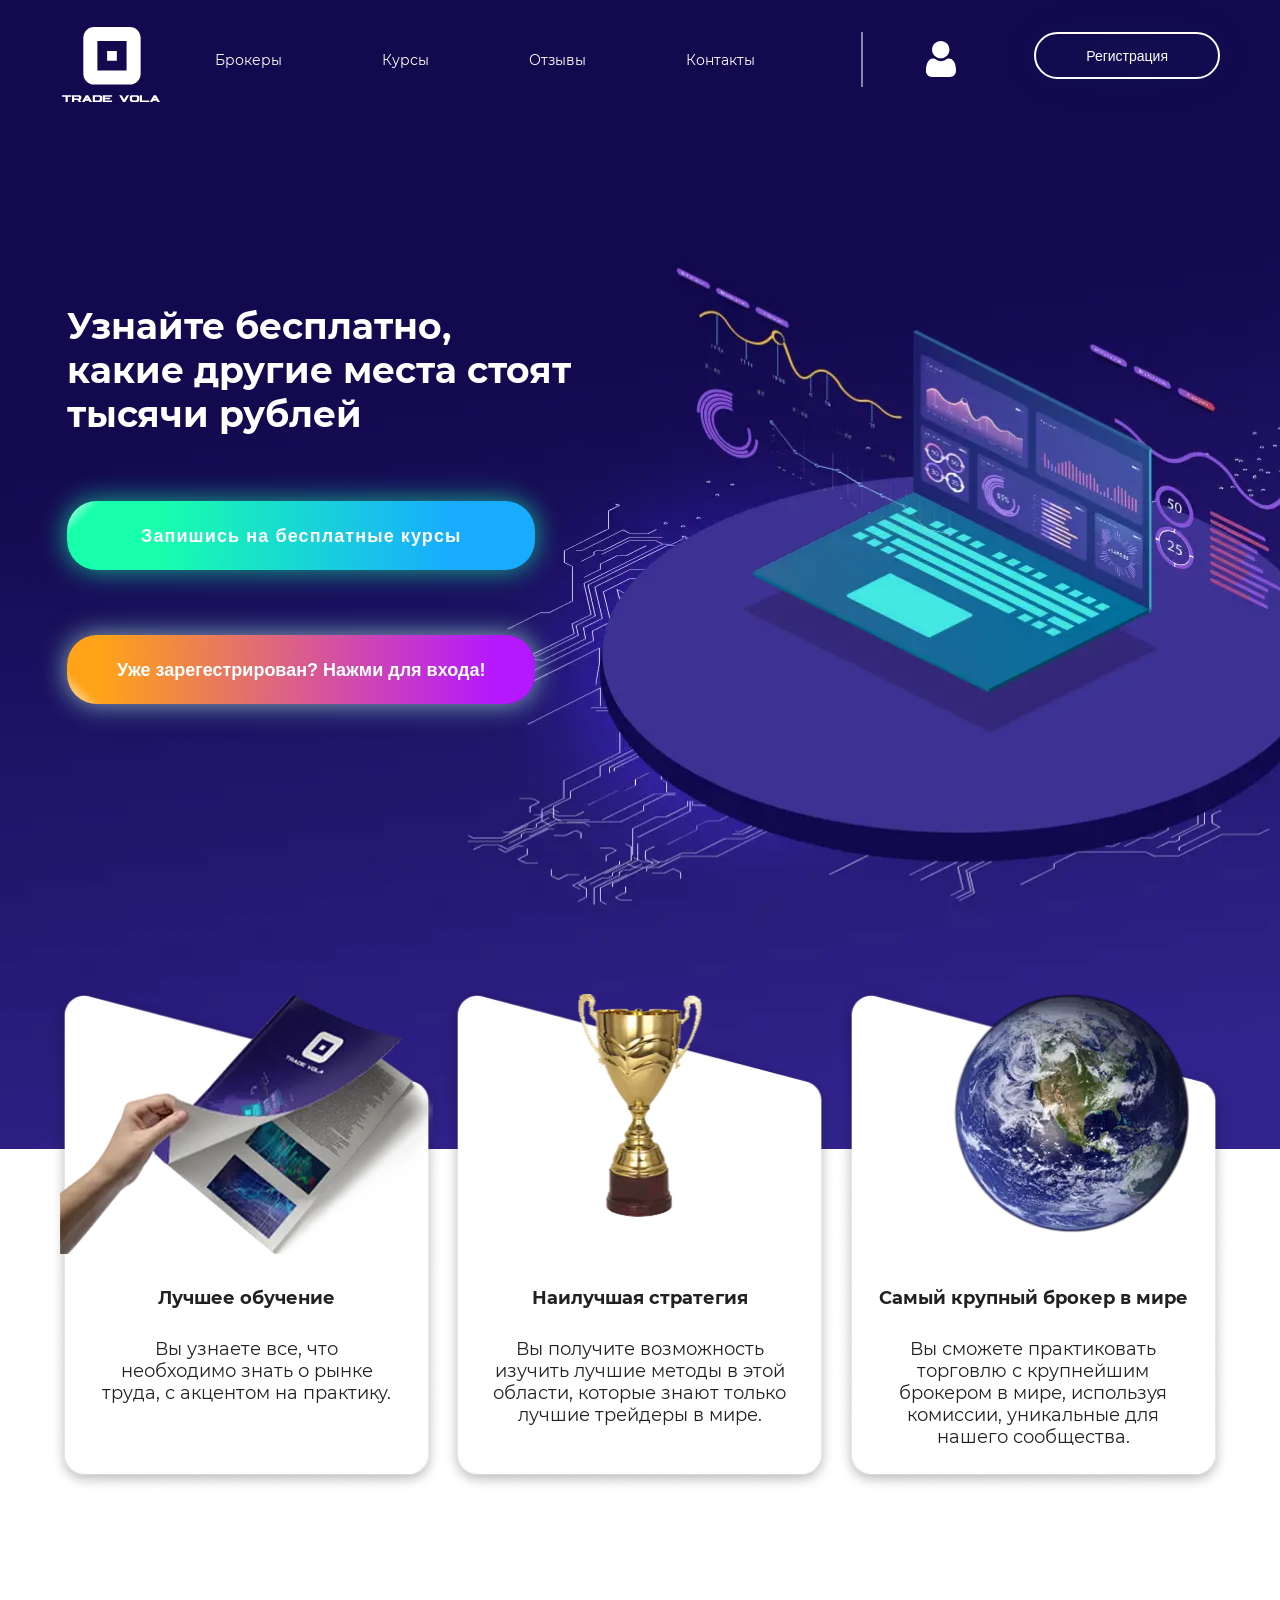
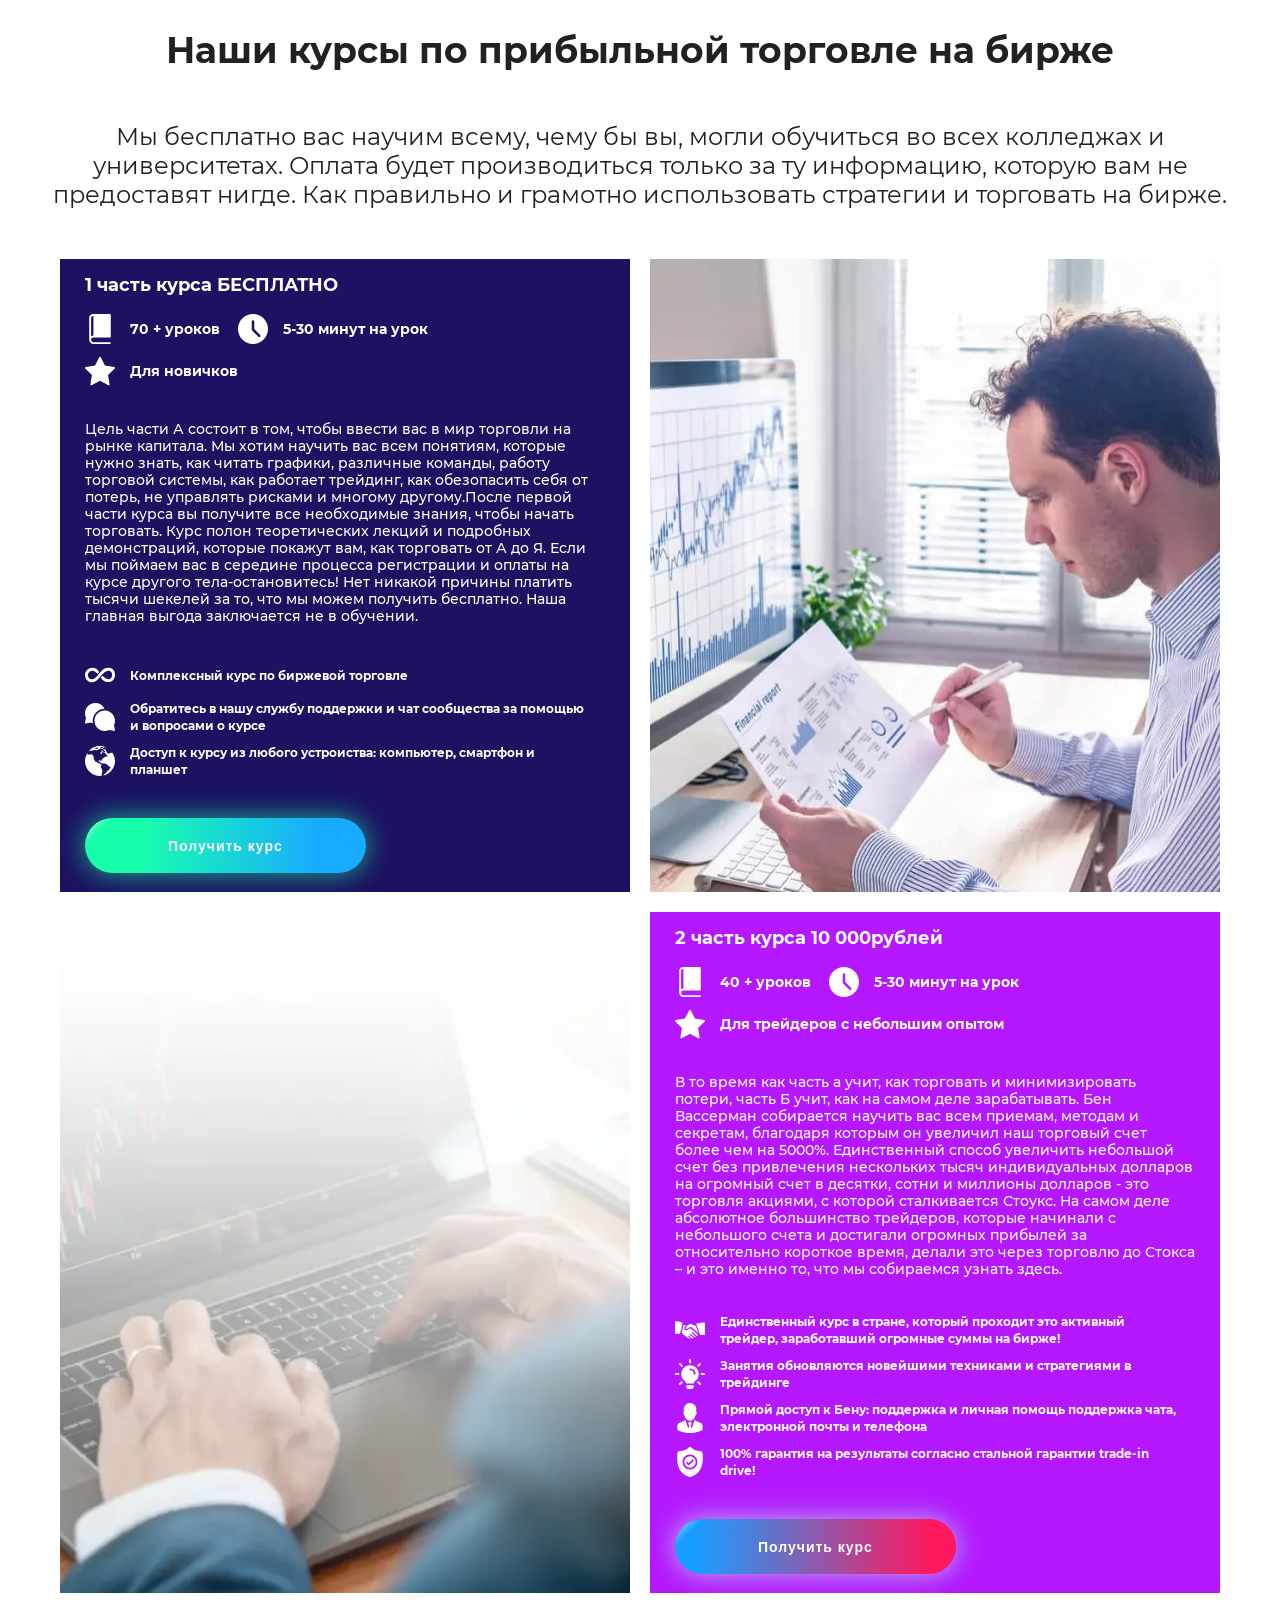
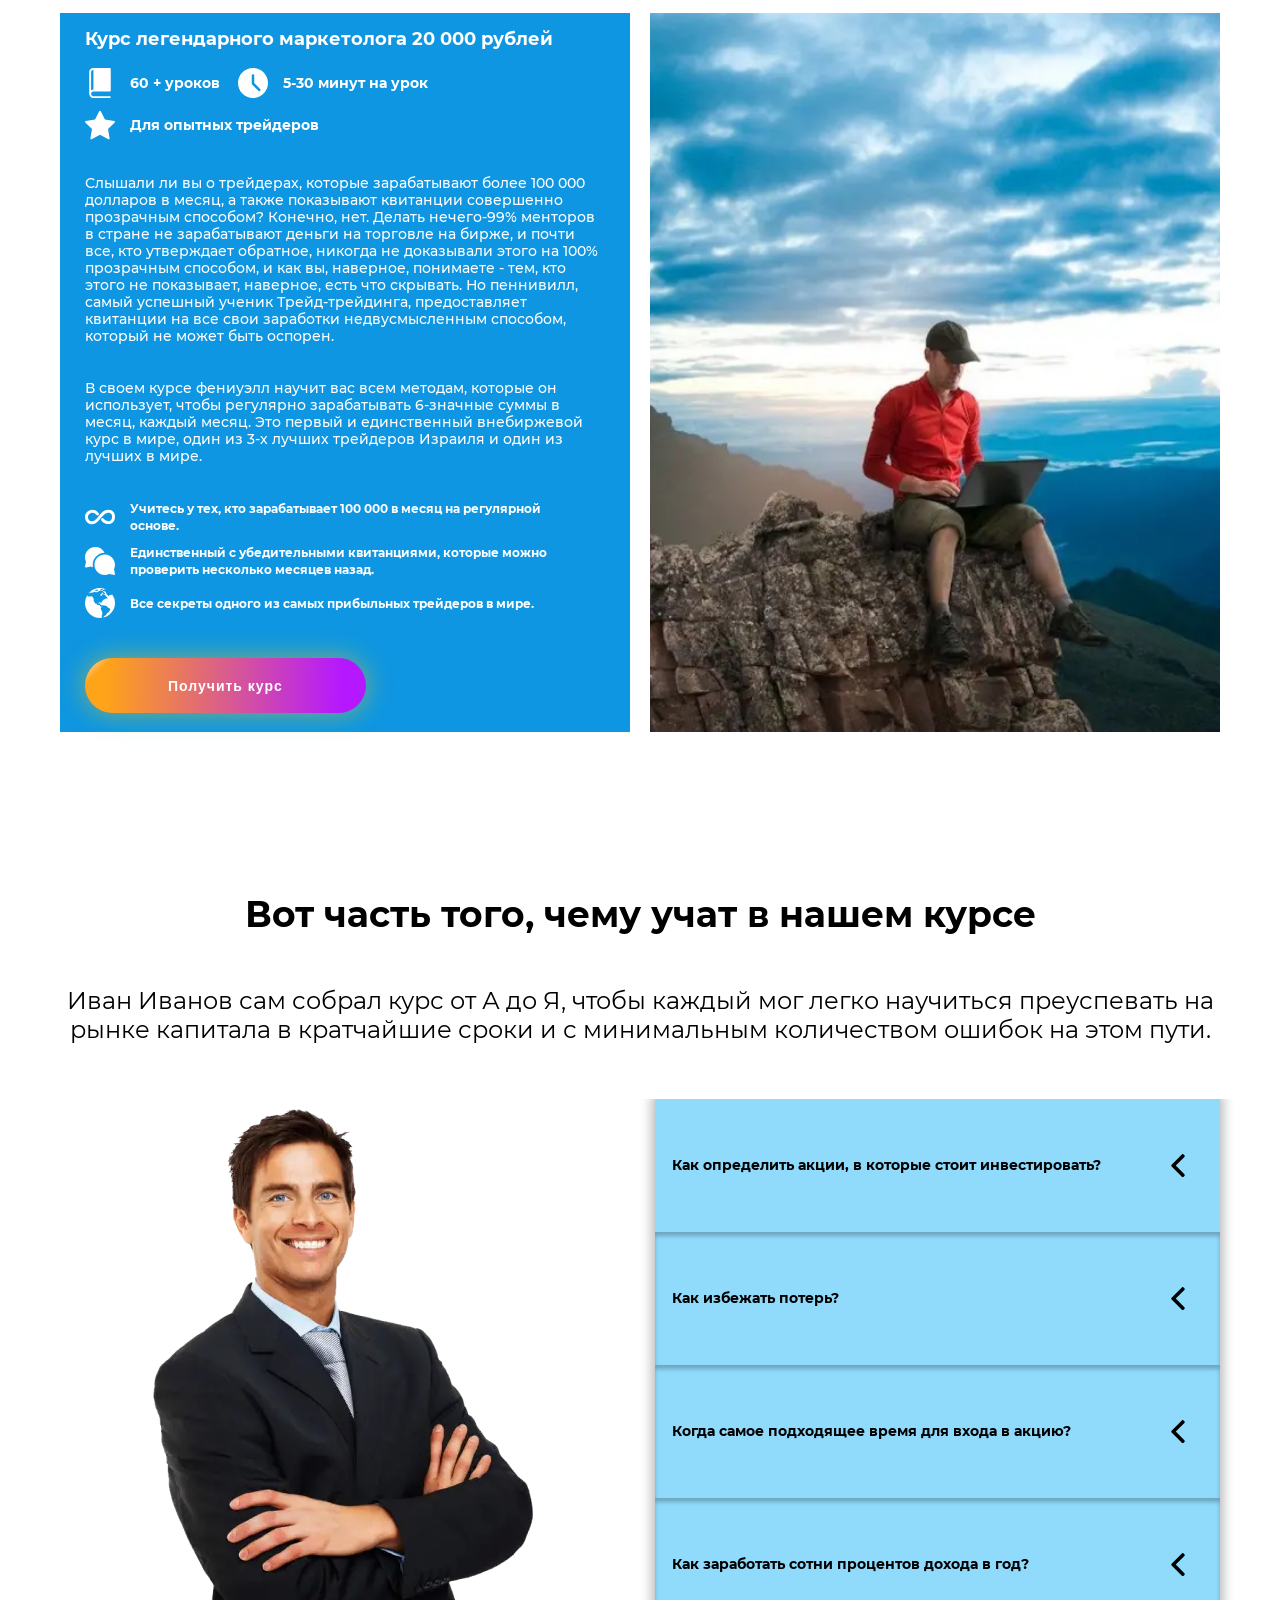
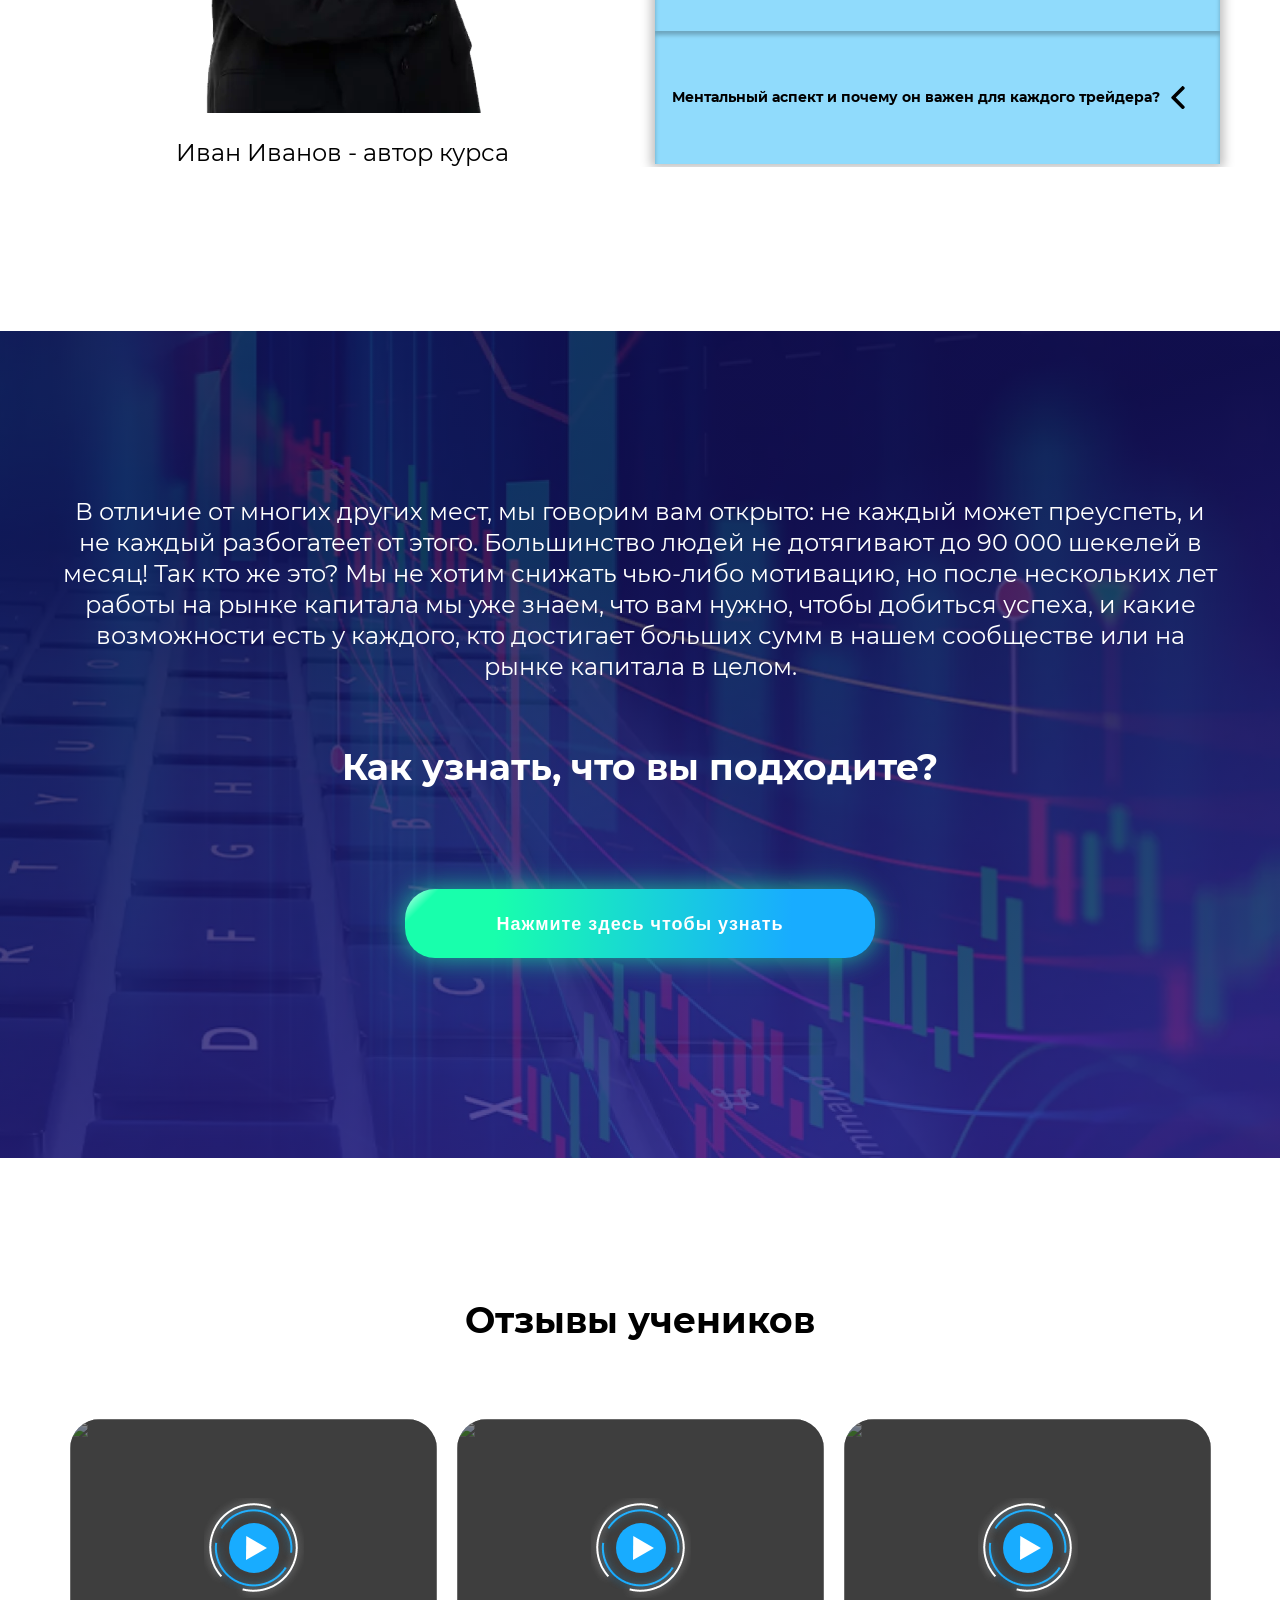
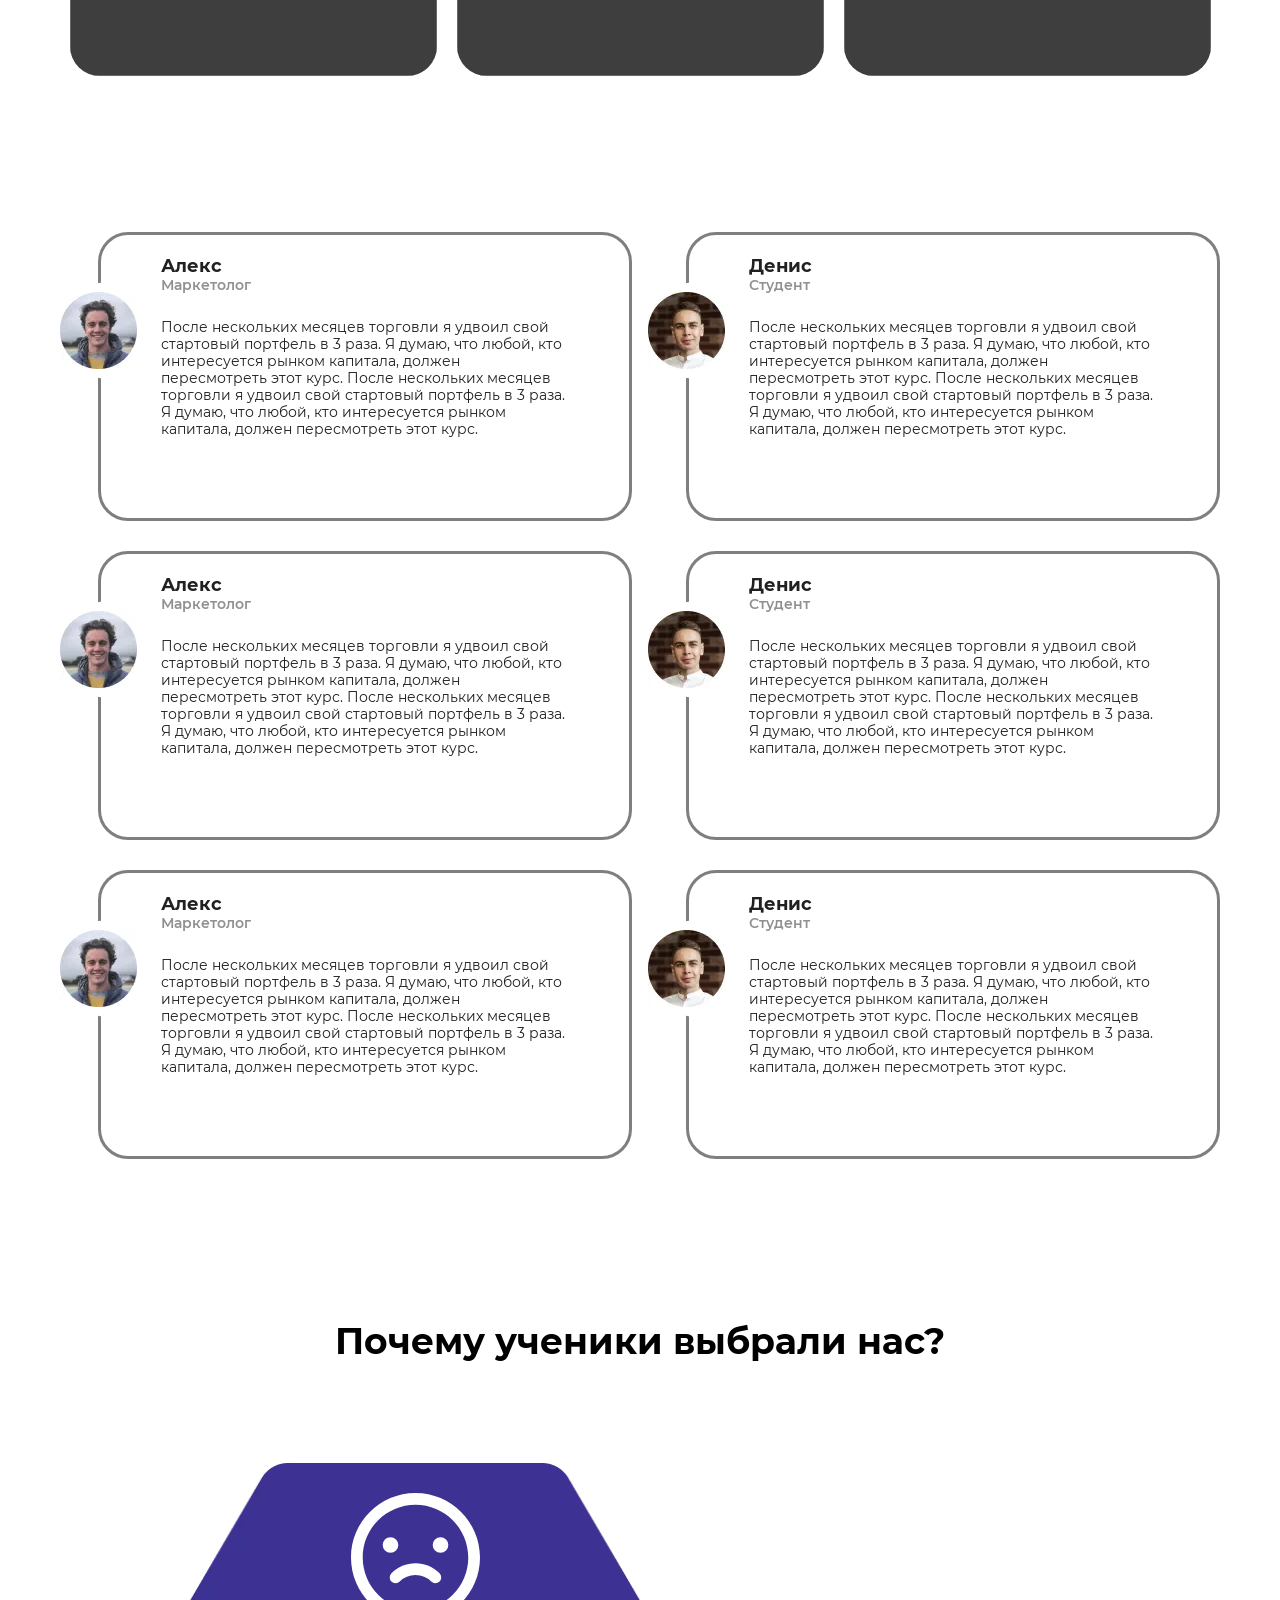
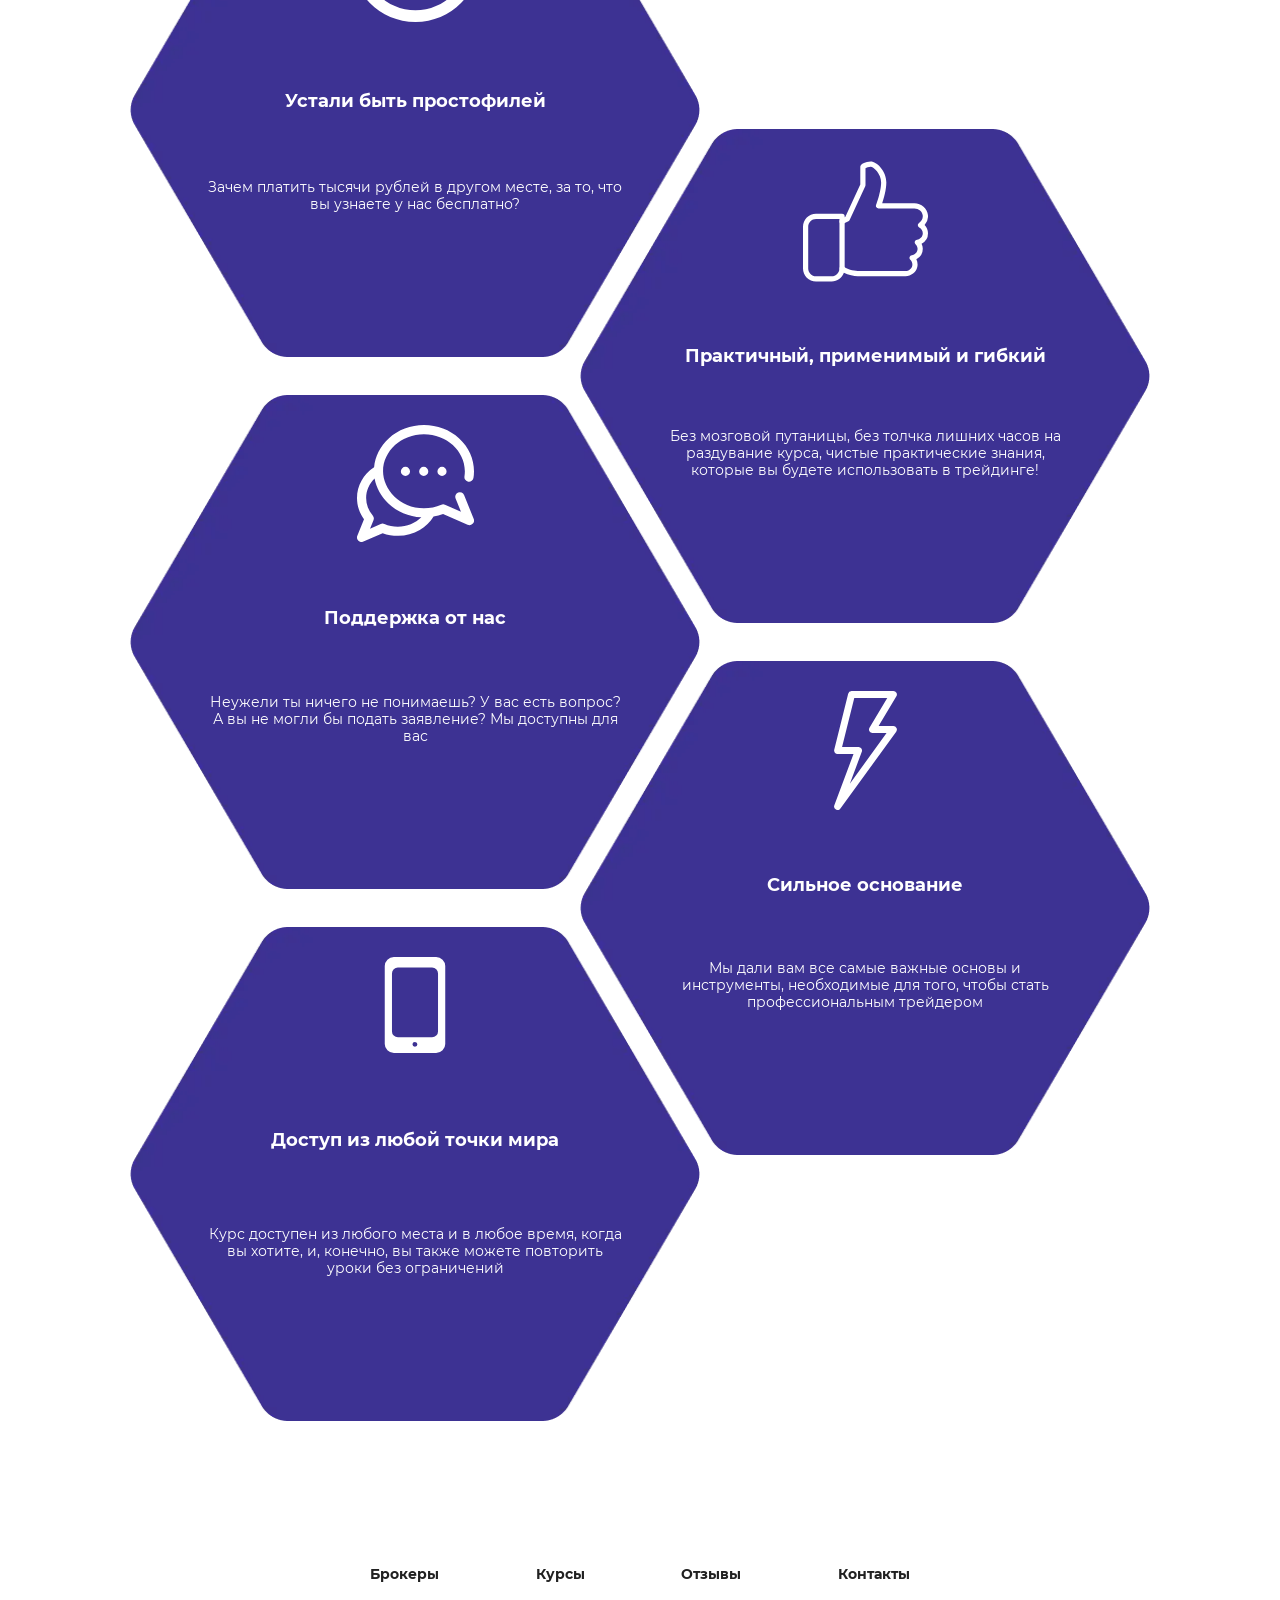
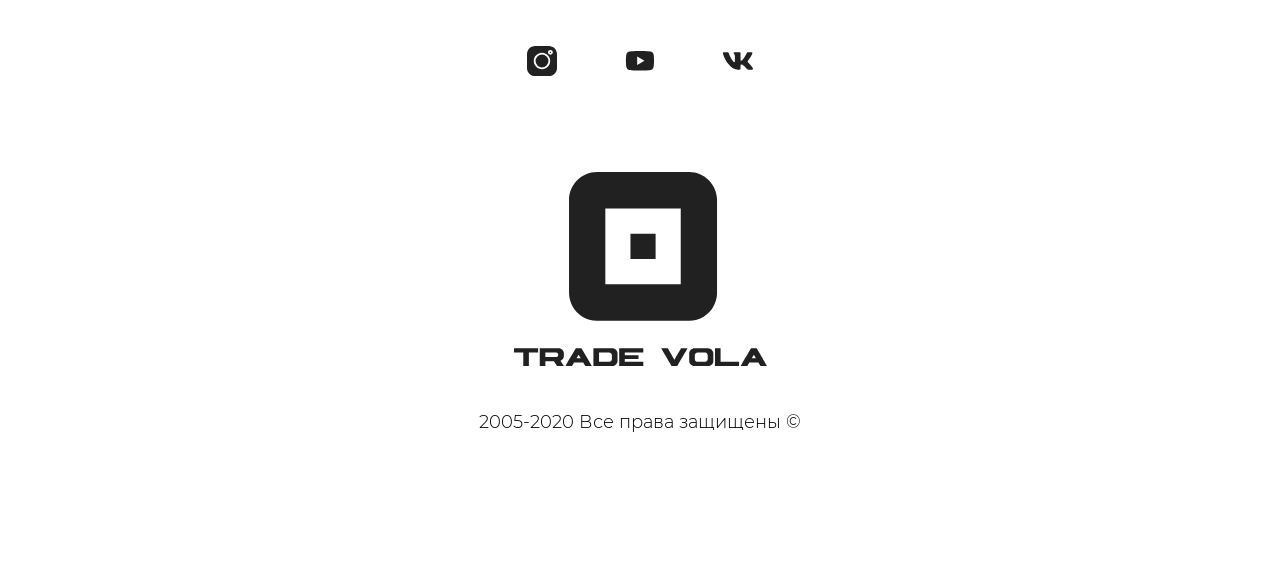
==== trade/index.html @ 78313dbb "Код верстки" ====
<!DOCTYPE html><html lang="ru">	 <head>	<title>Главная</title>	<meta charset="UTF-8">   <meta name="description" content="Примеры верстки">   <meta http-equiv="X-UA-Compatible" content="IE=edge">   <meta name="viewport" content="width=device-width, initial-scale=1.0">	<link rel="stylesheet" href="css/style.min.css">	<link rel="icon" href="img/favicon/favicon.ico" type="image/x-icon">      <link rel="shortcut icon" href="img/favicon/favicon.ico" type="image/x-icon">	<link rel="apple-touch-icon" href="img/favicon/apple-touch-icon.png">	<link rel="apple-touch-icon" sizes="72x72" href="img/favicon/apple-touch-icon-72x72.png">	<link rel="apple-touch-icon" sizes="114x114" href="img/favicon/apple-touch-icon-114x114.png"></head><body>   <main>      <div class="hero">      <header class="header">   <div class="container">      <div class="header__body">         <div class="header__logo">            <svg>               <use xlink:href="images/sprite/sprite.svg#logo"></use>            </svg>         </div>         <div class="header__burger">               <div class="header__lines">                  <span></span>                  <span></span>                  <span></span>               </div>         </div>         <nav class="header__menu">            <ul class="header__list">               <li class="header__item">                  <a href="#" class="header__link">Брокеры</a>               </li>               <li class="header__item">                  <a href="#" class="header__link">Курсы</a>               </li>               <li class="header__item">                  <a href="#" class="header__link">Отзывы</a>               </li>               <li class="header__item">                  <a href="#" class="header__link">Контакты</a>               </li>            </ul>            <div class="menu-close">               <svg>                  <use xlink:href="images/sprite/sprite.svg#close"></use>               </svg>            </div>         </nav>         <div class="header__registr">            <div class="registr-header">               <a href="#" class="registr-header__user popup-link" data-name="registr">                  <svg>                     <use xlink:href="images/sprite/sprite.svg#user"></use>                  </svg>               </a>               <button class="registr-header__btn btn btn-reset popup-link" data-name="registr">Регистрация</button>            </div>            <div class="enter-header">               <a href="#" class="enter-header__img">                  <picture><source srcset="images/page/student.webp" type="image/webp"><img src="images/page/student.jpg" alt="img"></picture>               </a>               <div class="enter-header__body">                  <span class="enter-header__name">Дмитрий Марченко</span>                  <button class="enter-header__enter btn-reset">                     <svg>                        <use xlink:href="images/sprite/sprite.svg#enter"></use>                     </svg>                  </button>               </div>               </div>            </div>      </div>   </div></header>    <div class="container">      <div class="hero__body">         <h2 class="hero__title">Узнайте бесплатно, какие другие места стоят тысячи рублей</h2>         <button class="hero__btn1 btn btn-reset">Запишись на бесплатные курсы </button>         <button class="hero__btn2 btn btn-reset popup-link" data-name="enter">Уже зарегестрирован? Нажми для входа!</button>      </div>         </div></div><div class="hero-bottom">   <div class="container">      <div class="hero-bottom__items hero-items">         <div class="hero-items__item item-hero anim-items anim-no-hide">            <div class="item-hero__content">               <picture><source srcset="images/page/hb1.webp" type="image/webp"><img class="item-hero__img" src="images/page/hb1.png" alt="img"></picture>                  <h3 class="item-hero__title">Лучшее обучение</h3>               <p class="item-hero__text">Вы узнаете все, что необходимо знать о рынке труда, с акцентом на практику.</p>            </div>         </div>         <div class="hero-items__item item-hero anim-items anim-no-hide">            <div class="item-hero__content">               <picture><source srcset="images/page/hb2.webp" type="image/webp"><img class="item-hero__img" src="images/page/hb2.png" alt="img"></picture>                  <h3 class="item-hero__title">Наилучшая стратегия</h3>               <p class="item-hero__text">Вы получите возможность изучить лучшие методы в этой области, которые знают только лучшие трейдеры в мире.</p>            </div>         </div>         <div class="hero-items__item item-hero anim-items anim-no-hide">            <div class="item-hero__content">                  <picture><source srcset="images/page/hb3.webp" type="image/webp"><img class="item-hero__img" src="images/page/hb3.png" alt="img"></picture>               <h3 class="item-hero__title">Самый крупный брокер в мире</h3>               <p class="item-hero__text">Вы сможете практиковать торговлю с крупнейшим брокером в мире, используя комиссии, уникальные для нашего сообщества.</p>            </div>         </div>               </div>   </div></div>      <section class="course">   <div class="container container__course">      <h2 class="course__title section-title anim-items anim-no-hide">Наши курсы по прибыльной торговле на бирже</h2>      <div class="course__text section-text anim-items anim-no-hide">Мы бесплатно вас научим всему, чему бы вы, могли обучиться во всех колледжах и университетах. Оплата будет производиться только за ту информацию, которую вам не предоставят нигде. Как правильно и грамотно использовать стратегии и торговать на бирже.</div>      <div class="course__body">         <div class="course__item item-course anim-items anim-no-hide">            <div class="item-course__title">1 часть курса <span>БЕСПЛАТНО</span></div>            <ul class="item-course__info course-info">               <li class="course-info__item">                  <div class="course-svg">                     <svg>                        <use xlink:href="images/sprite/sprite.svg#course-icon1"></use>                     </svg>                  </div>                  <p>70 + уроков</p>                  <div class="course-svg">                     <svg>                        <use xlink:href="images/sprite/sprite.svg#course-icon2"></use>                     </svg>                  </div>                  <p>5-30 минут на урок</p>               </li>               <li class="course-info__item">                  <div class="course-svg">                     <svg>                        <use xlink:href="images/sprite/sprite.svg#course-icon3"></use>                     </svg>                  </div>                  <p>Для новичков</p>               </li>            </ul>            <p class="item-course__text">Цель части А состоит в том, чтобы ввести вас в мир торговли на рынке капитала. Мы хотим научить вас всем понятиям, которые нужно знать, как читать графики, различные команды, работу торговой системы, как работает трейдинг, как обезопасить себя от потерь, не управлять рисками и многому другому.После первой части курса вы получите все необходимые знания, чтобы начать торговать. Курс полон теоретических лекций и подробных демонстраций, которые покажут вам, как торговать от А до Я. Если мы поймаем вас в середине процесса регистрации и оплаты на курсе другого тела-остановитесь! Нет никакой причины платить тысячи шекелей за то, что мы можем получить бесплатно. Наша главная выгода заключается не в обучении.</p>            <ul class="item-course__info course-info course-info__bottom">               <li class="course-info__item course-info__item--bottom">                  <div class="course-svg">                     <svg>                        <use xlink:href="images/sprite/sprite.svg#course-icon4"></use>                     </svg>                  </div>                                    <p>Комплексный курс по биржевой торговле</p>               </li>               <li class="course-info__item course-info__item--bottom">                  <div class="course-svg">                     <svg>                        <use xlink:href="images/sprite/sprite.svg#course-icon5"></use>                     </svg>                  </div>                  <p>Обратитесь в нашу службу поддержки и чат сообщества за помощью и вопросами о курсе</p>               </li>               <li class="course-info__item course-info__item--bottom">                  <div class="course-svg">                     <svg>                        <use xlink:href="images/sprite/sprite.svg#course-icon6"></use>                     </svg>                  </div>                  <p>Доступ к курсу из любого устроиства: компьютер, смартфон и планшет</p>               </li>            </ul>            <button class="btn-reset btn">Получить курс</button>         </div>         <div class="course__item item-course item-course__img _ibg anim-items anim-no-hide">            <picture><source srcset="images/page/course1.webp" type="image/webp"><img src="images/page/course1.jpg" alt="img"></picture>         </div>         <div class="course__item item-course item-course__img _ibg anim-items anim-no-hide">            <picture><source srcset="images/page/course2.webp" type="image/webp"><img src="images/page/course2.jpg" alt="img"></picture>         </div>         <div class="course__item item-course item-course__two anim-items anim-no-hide">            <div class="item-course__title">2 часть курса  <span>10 000</span>рублей</div>            <ul class="item-course__info course-info">               <li class="course-info__item">                  <div class="course-svg">                     <svg>                        <use xlink:href="images/sprite/sprite.svg#course-icon1"></use>                     </svg>                  </div>                  <p>40 + уроков</p>                  <div class="course-svg">                     <svg>                        <use xlink:href="images/sprite/sprite.svg#course-icon2"></use>                     </svg>                  </div>                  <p>5-30 минут на урок</p>               </li>               <li class="course-info__item">                  <div class="course-svg">                     <svg>                        <use xlink:href="images/sprite/sprite.svg#course-icon3"></use>                     </svg>                  </div>                  <p>Для трейдеров с небольшим опытом</p>               </li>            </ul>            <p class="item-course__text">В то время как часть а учит, как торговать и минимизировать потери, часть Б учит, как на самом деле зарабатывать. Бен Вассерман собирается научить вас всем приемам, методам и секретам, благодаря которым он увеличил наш торговый счет более чем на 5000%. Единственный способ увеличить небольшой счет без привлечения нескольких тысяч индивидуальных долларов на огромный счет в десятки, сотни и миллионы долларов - это торговля акциями, с которой сталкивается Стоукс. На самом деле абсолютное большинство трейдеров, которые начинали с небольшого счета и достигали огромных прибылей за относительно короткое время, делали это через торговлю до Стокса – и это именно то, что мы собираемся узнать здесь.</p>            <ul class="item-course__info course-info course-info__bottom">               <li class="course-info__item course-info__item--bottom">                  <div class="course-svg">                     <svg>                        <use xlink:href="images/sprite/sprite.svg#course-icon7"></use>                     </svg>                  </div>                                    <p>Единственный курс в стране, который проходит это активный трейдер, заработавший огромные суммы на бирже!</p>               </li>               <li class="course-info__item course-info__item--bottom">                  <div class="course-svg">                     <svg>                        <use xlink:href="images/sprite/sprite.svg#course-icon8"></use>                     </svg>                  </div>                  <p>Занятия обновляются новейшими техниками и стратегиями в трейдинге</p>               </li>               <li class="course-info__item course-info__item--bottom">                  <div class="course-svg">                     <svg>                        <use xlink:href="images/sprite/sprite.svg#course-icon9"></use>                     </svg>                  </div>                  <p>Прямой доступ к Бену: поддержка и личная помощь поддержка чата, электронной почты и телефона</p>               </li>               <li class="course-info__item course-info__item--bottom">                  <div class="course-svg">                     <svg>                        <use xlink:href="images/sprite/sprite.svg#course-icon10"></use>                     </svg>                  </div>                  <p>100% гарантия на результаты согласно стальной гарантии trade-in drive!</p>               </li>            </ul>            <button class="btn-reset btn btn__two">Получить курс</button>         </div>         <div class="course__item item-course item-course__three anim-items anim-no-hide">            <div class="item-course__title">Курс легендарного маркетолога  <span>20 000</span> рублей</div>            <ul class="item-course__info course-info">               <li class="course-info__item">                  <div class="course-svg">                     <svg>                        <use xlink:href="images/sprite/sprite.svg#course-icon1"></use>                     </svg>                  </div>                  <p>60 + уроков</p>                  <div class="course-svg">                     <svg>                        <use xlink:href="images/sprite/sprite.svg#course-icon2"></use>                     </svg>                  </div>                  <p>5-30 минут на урок</p>               </li>               <li class="course-info__item">                  <div class="course-svg">                     <svg>                        <use xlink:href="images/sprite/sprite.svg#course-icon3"></use>                     </svg>                  </div>                  <p>Для опытных трейдеров</p>               </li>            </ul>            <p class="item-course__text">Слышали ли вы о трейдерах, которые зарабатывают более 100 000 долларов в месяц, а также показывают квитанции совершенно прозрачным способом? Конечно, нет. Делать нечего-99% менторов в стране не зарабатывают деньги на торговле на бирже, и почти все, кто утверждает обратное, никогда не доказывали этого на 100% прозрачным способом, и как вы, наверное, понимаете - тем, кто этого не показывает, наверное, есть что скрывать. Но пеннивилл, самый успешный ученик Трейд-трейдинга, предоставляет квитанции на все свои заработки недвусмысленным способом, который не может быть оспорен.</p>            <p class="item-course__text">В своем курсе фениуэлл научит вас всем методам, которые он использует, чтобы регулярно зарабатывать 6-значные суммы в месяц, каждый месяц. Это первый и единственный внебиржевой курс в мире, один из 3-х лучших трейдеров Израиля и один из лучших в мире.</p>            <ul class="item-course__info course-info course-info__bottom">               <li class="course-info__item course-info__item--bottom">                  <div class="course-svg">                     <svg>                        <use xlink:href="images/sprite/sprite.svg#course-icon4"></use>                     </svg>                  </div>                                    <p>Учитесь у тех, кто зарабатывает 100 000 в месяц на регулярной основе.</p>               </li>               <li class="course-info__item course-info__item--bottom">                  <div class="course-svg">                     <svg>                        <use xlink:href="images/sprite/sprite.svg#course-icon5"></use>                     </svg>                  </div>                  <p>Единственный с убедительными квитанциями, которые можно проверить несколько месяцев назад.</p>               </li>               <li class="course-info__item course-info__item--bottom">                  <div class="course-svg">                     <svg>                        <use xlink:href="images/sprite/sprite.svg#course-icon6"></use>                     </svg>                  </div>                  <p>Все секреты одного из самых прибыльных трейдеров в мире.</p>               </li>            </ul>            <button class="btn-reset btn btn__three">Получить курс</button>         </div>         <div class="course__item item-course item-course__img _ibg anim-items anim-no-hide">            <picture><source srcset="images/page/course3.webp" type="image/webp"><img src="images/page/course3.jpg" alt="img"></picture>         </div>      </div>   </div></section>      <section class="questions">   <div class="container">      <h2 class="questions__title section-title anim-items anim-no-hide">Вот часть того, чему учат в нашем курсе</h2>      <div class="questions__text section-text anim-items anim-no-hide">Иван Иванов сам собрал курс от А до Я, чтобы каждый мог легко научиться преуспевать на рынке капитала в кратчайшие сроки и с минимальным количеством ошибок на этом пути.</div>      <div class="questions__items">         <div class="questions__item anim-items anim-no-hide">            <div class="questions__img">               <picture><source srcset="images/page/autor.webp" type="image/webp"><img src="images/page/autor.png" alt="img"></picture>            </div>            <p class="questions__autor">Иван Иванов - автор курса</p>         </div>         <div class="questions__item anim-items anim-no-hide">            <ul class="questions__block block-questions">               <li class="block-questions__item">                  <div class="block-questions__question">Как определить акции, в которые стоит инвестировать?                     <svg>                        <use xlink:href="images/sprite/sprite.svg#questions-arrow"></use>                     </svg>                  </div>                  <p class="block-questions__ansver">Мы разработали простой и легкий 4-ступенчатый метод, с помощью которого мы можем найти и протестировать запасы со значительным потенциалом на нем.</p>                </li>               <li class="block-questions__item">                  <div class="block-questions__question">Как избежать потерь?                     <svg>                        <use xlink:href="images/sprite/sprite.svg#questions-arrow"></use>                     </svg>                  </div>                  <p class="block-questions__ansver">Мы разработали простой и легкий 4-ступенчатый метод, с помощью которого мы можем найти и протестировать запасы со значительным потенциалом на нем.</p>               </li>               <li class="block-questions__item">                  <div class="block-questions__question">Когда самое подходящее время для входа в акцию?                     <svg>                        <use xlink:href="images/sprite/sprite.svg#questions-arrow"></use>                     </svg>                  </div>                  <p class="block-questions__ansver">Мы разработали простой и легкий 4-ступенчатый метод, с помощью которого мы можем найти и протестировать запасы со значительным потенциалом на нем.</p>               </li>               <li class="block-questions__item">                  <div class="block-questions__question">Как заработать сотни процентов дохода в год?                     <svg>                        <use xlink:href="images/sprite/sprite.svg#questions-arrow"></use>                     </svg>                  </div>                  <p class="block-questions__ansver">Мы разработали простой и легкий 4-ступенчатый метод, с помощью которого мы можем найти и протестировать запасы со значительным потенциалом на нем.</p>               </li>               <li class="block-questions__item">                  <div class="block-questions__question">Ментальный аспект и почему он важен для каждого трейдера?                     <svg>                        <use xlink:href="images/sprite/sprite.svg#questions-arrow"></use>                     </svg>                  </div>                  <p class="block-questions__ansver">Мы разработали простой и легкий 4-ступенчатый метод, с помощью которого мы можем найти и протестировать запасы со значительным потенциалом на нем.</p>               </li>            </ul>         </div>      </div>         </div>   <div class="questions__bottom question-bottom">      <div class="container">         <div class="question-bottom__content">                     <div class="question-bottom__text section-text anim-items anim-no-hide">В отличие от многих других мест, мы говорим вам открыто: не каждый может преуспеть, и не каждый разбогатеет от этого. Большинство людей не дотягивают до 90 000 шекелей в месяц! Так кто же это? Мы не хотим снижать чью-либо мотивацию, но после нескольких лет работы на рынке капитала мы уже знаем, что вам нужно, чтобы добиться успеха, и какие возможности есть у каждого, кто достигает больших сумм в нашем сообществе или на рынке капитала в целом.</div>                     <div class="question-bottom__title section-title anim-items anim-no-hide">Как узнать, что вы подходите?</div>            <button class="btn-reset btn question-bottom__btn">Нажмите здесь чтобы узнать</button>         </div>      </div>      </div></section>      <section class="feedback">   <div class="container">      <h2 class="feedback__title section-title anim-items anim-no-hide">Отзывы учеников</h2>         <div class="feedback__video video-feedback">                  <div class="video-feedback__item">            <div class="video" data-video="https://youtu.be/37n4lmOklXE">               <div class="video-feedback__btn">                  <svg>                     <use xlink:href="images/sprite/sprite.svg#play"></use>                  </svg>               </div>            </div>                     </div>         <div class="video-feedback__item">            <div class="video" data-video="https://youtu.be/tHwFBbgLBEY">               <div class="video-feedback__btn">                  <svg>                     <use xlink:href="images/sprite/sprite.svg#play"></use>                  </svg>               </div>            </div>         </div>                  <div class="video-feedback__item">            <div class="video" data-video="https://youtu.be/4P8-00Jepps">               <div class="video-feedback__btn">                  <svg>                     <use xlink:href="images/sprite/sprite.svg#play"></use>                  </svg>               </div>            </div>         </div>         <div class="video-feedback__item">            <div class="video" data-video="https://youtu.be/VAyJPrK6WQ8">               <div class="video-feedback__btn">                  <svg>                     <use xlink:href="images/sprite/sprite.svg#play"></use>                  </svg>               </div>            </div>                     </div>         <div class="video-feedback__item">            <div class="video" data-video="https://youtu.be/tHwFBbgLBEY">               <div class="video-feedback__btn">                  <svg>                     <use xlink:href="images/sprite/sprite.svg#play"></use>                  </svg>               </div>            </div>         </div>                  <div class="video-feedback__item">            <div class="video" data-video="https://youtu.be/4P8-00Jepps">               <div class="video-feedback__btn">                  <svg>                     <use xlink:href="images/sprite/sprite.svg#play"></use>                  </svg>               </div>            </div>         </div>      </div>      <div class="video-feedback video-feedback__arrows feedback-arrows">         <div class="feedback-arrows__prev">            <svg>               <use xlink:href="images/sprite/sprite.svg#slider-arrow"></use>            </svg>            </div>         <div class="feedback-arrows__next">            <svg>               <use xlink:href="images/sprite/sprite.svg#slider-arrow"></use>            </svg>         </div>      </div>      <div class="feedback__slider slider-feedback">         <div class="slider-feedback__item feedback-item anim-items anim-no-hide">            <div class="feedback-item__body">               <div class="feedback-item__title">Алекс</div>               <div class="feedback-item__subtitle">Маркетолог</div>               <div class="feedback-item__text">После нескольких месяцев торговли я удвоил свой стартовый портфель в 3 раза. Я думаю, что любой, кто интересуется рынком капитала, должен пересмотреть этот курс. После нескольких месяцев торговли я удвоил свой стартовый портфель в 3 раза. Я думаю, что любой, кто интересуется рынком капитала, должен пересмотреть этот курс.</div>            </div>            <div class="feedback-item__img">               <picture><source srcset="images/page/student.webp" type="image/webp"><img src="images/page/student.jpg" alt="img"></picture>            </div>         </div>         <div class="slider-feedback__item feedback-item anim-items anim-no-hide">            <div class="feedback-item__body">               <div class="feedback-item__title">Денис</div>               <div class="feedback-item__subtitle">Студент</div>               <div class="feedback-item__text">После нескольких месяцев торговли я удвоил свой стартовый портфель в 3 раза. Я думаю, что любой, кто интересуется рынком капитала, должен пересмотреть этот курс. После нескольких месяцев торговли я удвоил свой стартовый портфель в 3 раза. Я думаю, что любой, кто интересуется рынком капитала, должен пересмотреть этот курс.</div>            </div>            <div class="feedback-item__img">               <picture><source srcset="images/page/student2.webp" type="image/webp"><img src="images/page/student2.jpg" alt="img"></picture>            </div>         </div>         <div class="slider-feedback__item feedback-item anim-items anim-no-hide">            <div class="feedback-item__body">               <div class="feedback-item__title">Алекс</div>               <div class="feedback-item__subtitle">Маркетолог</div>               <div class="feedback-item__text">После нескольких месяцев торговли я удвоил свой стартовый портфель в 3 раза. Я думаю, что любой, кто интересуется рынком капитала, должен пересмотреть этот курс. После нескольких месяцев торговли я удвоил свой стартовый портфель в 3 раза. Я думаю, что любой, кто интересуется рынком капитала, должен пересмотреть этот курс.</div>            </div>            <div class="feedback-item__img">               <picture><source srcset="images/page/student.webp" type="image/webp"><img src="images/page/student.jpg" alt="img"></picture>            </div>         </div>         <div class="slider-feedback__item feedback-item anim-items anim-no-hide">            <div class="feedback-item__body">               <div class="feedback-item__title">Денис</div>               <div class="feedback-item__subtitle">Студент</div>               <div class="feedback-item__text">После нескольких месяцев торговли я удвоил свой стартовый портфель в 3 раза. Я думаю, что любой, кто интересуется рынком капитала, должен пересмотреть этот курс. После нескольких месяцев торговли я удвоил свой стартовый портфель в 3 раза. Я думаю, что любой, кто интересуется рынком капитала, должен пересмотреть этот курс.</div>            </div>            <div class="feedback-item__img">               <picture><source srcset="images/page/student2.webp" type="image/webp"><img src="images/page/student2.jpg" alt="img"></picture>            </div>         </div>         <div class="slider-feedback__item feedback-item anim-items anim-no-hide">            <div class="feedback-item__body">               <div class="feedback-item__title">Алекс</div>               <div class="feedback-item__subtitle">Маркетолог</div>               <div class="feedback-item__text">После нескольких месяцев торговли я удвоил свой стартовый портфель в 3 раза. Я думаю, что любой, кто интересуется рынком капитала, должен пересмотреть этот курс. После нескольких месяцев торговли я удвоил свой стартовый портфель в 3 раза. Я думаю, что любой, кто интересуется рынком капитала, должен пересмотреть этот курс.</div>            </div>            <div class="feedback-item__img">               <picture><source srcset="images/page/student.webp" type="image/webp"><img src="images/page/student.jpg" alt="img"></picture>            </div>         </div>         <div class="slider-feedback__item feedback-item anim-items anim-no-hide">            <div class="feedback-item__body">               <div class="feedback-item__title">Денис</div>               <div class="feedback-item__subtitle">Студент</div>               <div class="feedback-item__text">После нескольких месяцев торговли я удвоил свой стартовый портфель в 3 раза. Я думаю, что любой, кто интересуется рынком капитала, должен пересмотреть этот курс. После нескольких месяцев торговли я удвоил свой стартовый портфель в 3 раза. Я думаю, что любой, кто интересуется рынком капитала, должен пересмотреть этот курс.</div>            </div>            <div class="feedback-item__img">               <picture><source srcset="images/page/student2.webp" type="image/webp"><img src="images/page/student2.jpg" alt="img"></picture>            </div>         </div>      </div>   </div>   </section>      <section class="advantages">   <div class="container">      <h2 class="advantages__title section-title anim-items anim-no-hide">Почему ученики выбрали нас?</h2>      <div class="advantages__items">         <div class="advantages__item advantages-block anim-items anim-no-hide">            <div class="advantages-block__body">               <div class="advantages-block__icon">                  <picture><source srcset="images/page/adv-icon1.svg" type="image/webp"><img src="images/page/adv-icon1.svg" alt="img"></picture>               </div>                           <h3 class="advantages-block__title">Устали быть простофилей</h3>               <p class="advantages-block__text">Зачем платить тысячи рублей в другом месте, за то, что вы узнаете у нас бесплатно?</p>            </div>         </div>         <div class="advantages__item advantages-block anim-items anim-no-hide">            <div class="advantages-block__body">               <div class="advantages-block__icon">                  <picture><source srcset="images/page/adv-icon2.svg" type="image/webp"><img src="images/page/adv-icon2.svg" alt="img"></picture>               </div>                           <h3 class="advantages-block__title">Практичный, применимый и гибкий</h3>               <p class="advantages-block__text">Без мозговой путаницы, без толчка лишних часов на раздувание курса, чистые практические знания, которые вы будете использовать в трейдинге!</p>            </div>         </div>         <div class="advantages__item advantages-block anim-items anim-no-hide">            <div class="advantages-block__body">               <div class="advantages-block__icon">                  <picture><source srcset="images/page/adv-icon3.svg" type="image/webp"><img src="images/page/adv-icon3.svg" alt="img"></picture>               </div>                           <h3 class="advantages-block__title">Поддержка от нас</h3>               <p class="advantages-block__text">Неужели ты ничего не понимаешь? У вас есть вопрос? А вы не могли бы подать заявление? Мы доступны для вас</p>            </div>         </div>         <div class="advantages__item advantages-block anim-items anim-no-hide">            <div class="advantages-block__body">               <div class="advantages-block__icon">                  <picture><source srcset="images/page/adv-icon4.svg" type="image/webp"><img src="images/page/adv-icon4.svg" alt="img"></picture>               </div>                           <h3 class="advantages-block__title">Сильное основание</h3>               <p class="advantages-block__text">Мы дали вам все самые важные основы и инструменты, необходимые для того, чтобы стать профессиональным трейдером</p>            </div>         </div>         <div class="advantages__item advantages-block anim-items anim-no-hide">            <div class="advantages-block__body">               <div class="advantages-block__icon">                  <picture><source srcset="images/page/adv-icon5.svg" type="image/webp"><img src="images/page/adv-icon5.svg" alt="img"></picture>               </div>                           <h3 class="advantages-block__title">Доступ из любой точки мира</h3>               <p class="advantages-block__text">Курс доступен из любого места и в любое время, когда вы хотите, и, конечно, вы также можете повторить уроки без ограничений</p>            </div>         </div>      </div>   </div></section>      <footer class="footer">   <div class="container">      <div class="footer__content">         <ul class="footer__menu menu-footer">            <li class="menu-footer__item">               <a href="" class="menu-footer__link">Брокеры</a>            </li>            <li class="menu-footer__item">               <a href="" class="menu-footer__link">Курсы</a>            </li>            <li class="menu-footer__item">               <a href="" class="menu-footer__link">Отзывы</a>            </li>            <li class="menu-footer__item">               <a href="" class="menu-footer__link">Контакты</a>            </li>         </ul>         <ul class="footer__social social-footer">            <li class="social-footer__item">               <a href="" class="social-footer__link">                  <svg>                     <use xlink:href="images/sprite/sprite.svg#instagram"></use>                  </svg>               </a>            </li>            <li class="social-footer__item">               <a href="" class="social-footer__link">                  <svg>                     <use xlink:href="images/sprite/sprite.svg#youtube"></use>                  </svg>               </a>            </li>            <li class="social-footer__item">               <a href="" class="social-footer__link">                  <svg>                     <use xlink:href="images/sprite/sprite.svg#vk"></use>                  </svg>               </a>            </li>         </ul>         <div class="footer__logo">            <a href="#">               <svg>                  <use xlink:href="images/sprite/sprite.svg#logo-bottom"></use>               </svg>            </a>                     </div>         <p class="footer__copy">2005-2020 Все права защищены ©</p>      </div>   </div></footer>      <div class="popup popup-registr">	<div class="popup__content">      		<form class="popup__form">         <div class="popup__form_header">            <h2 class="popup__form_title">Зарегестрируйтесь бесплатно</h2>            <span class="popup__form_close">               <svg>                  <use xlink:href='images/sprite/sprite.svg#close'></use>               </svg>            </span>         </div>            <div class="popup__form_body">               <input type="text" name="name" class="input popup-input popup-input_name" data-validate-field="name" placeholder="Фио">               <input type="email" name="email" data-validate-field="email" class="input popup-input popup-input_email" placeholder="Email">               <input type="tel" name="phone" data-validate-field="phone" class="input popup-input popup-input_phone" placeholder="Телефон">                              <button class="btn-reset popup__form_btn">Зарегистрироваться</button>            </div>         <div class="popup__form_bottom">            <p class="popup__form_politic">Заполняя форму вы соглашаетесь                <span>с политикой конфиденциональности</span></p>         </div>		</form>	</div></div><div class="popup popup-enter">	<div class="popup__content">      		<form class="popup__form">         <div class="popup__form_header">            <div class="popup__form_logo">               <svg>                  <use xlink:href="images/sprite/sprite.svg#logo-bottom"></use>               </svg>            </div>                           <span class="popup__form_close">               <svg>                  <use xlink:href='images/sprite/sprite.svg#close'></use>               </svg>            </span>         </div>            <div class="popup__form_body">               <input type="text" class="input popup-input popup-input_email" placeholder="Email">               <input type="text" class="input popup-input popup-input_password" placeholder="Пароль">                              <button class="btn-reset popup__form_btn enter-btn">Войти</button>            </div>		</form>	</div></div>   </main>   <script src="js/script.min.js"></script></body></html>
---- trade/css/style.min.css ----
@font-face{font-family:Montserrat;font-display:swap;src:url(../fonts/Montserrat-Bold.woff) format("woff"),url(../fonts/Montserrat-Bold.woff2) format("woff2");font-weight:700;font-style:normal}@font-face{font-family:Montserrat;font-display:swap;src:url(../fonts/Montserrat-Light.woff) format("woff"),url(../fonts/Montserrat-Light.woff2) format("woff2");font-weight:300;font-style:normal}@font-face{font-family:Montserrat;font-display:swap;src:url(../fonts/Montserrat-Medium.woff) format("woff"),url(../fonts/Montserrat-Medium.woff2) format("woff2");font-weight:500;font-style:normal}@font-face{font-family:Montserrat;font-display:swap;src:url(../fonts/Montserrat-Regular.woff) format("woff"),url(../fonts/Montserrat-Regular.woff2) format("woff2");font-weight:400;font-style:normal}@font-face{font-family:Montserrat;font-display:swap;src:url(../fonts/Montserrat-SemiBold.woff) format("woff"),url(../fonts/Montserrat-SemiBold.woff2) format("woff2");font-weight:600;font-style:normal}a,abbr,acronym,address,applet,article,aside,audio,b,big,blockquote,body,canvas,caption,center,cite,code,dd,del,details,dfn,div,dl,dt,em,embed,fieldset,figcaption,figure,footer,form,h1,h2,h3,h4,h5,h6,header,hgroup,html,i,iframe,img,ins,kbd,label,legend,li,mark,menu,nav,object,ol,output,p,pre,q,ruby,s,samp,section,small,span,strike,strong,sub,summary,table,tbody,td,tfoot,th,thead,time,tr,tt,u,ul,var,video{margin:0;padding:0;border:0;font-size:100%;font:inherit;vertical-align:baseline}:focus{outline:0}article,aside,details,figcaption,figure,footer,header,hgroup,menu,nav,section{display:block}body{line-height:1}ol,ul{list-style:none}blockquote,q{quotes:none}blockquote:after,blockquote:before,q:after,q:before{content:'';content:none}table{border-collapse:collapse;border-spacing:0}input[type=search]::-webkit-search-cancel-button,input[type=search]::-webkit-search-decoration,input[type=search]::-webkit-search-results-button,input[type=search]::-webkit-search-results-decoration{-webkit-appearance:none;-moz-appearance:none}input[type=search]{-webkit-appearance:none;-moz-appearance:none;-webkit-box-sizing:content-box;box-sizing:content-box}textarea{overflow:auto;vertical-align:top;resize:vertical}audio,canvas,video{display:inline-block;max-width:100%}audio:not([controls]){display:none;height:0}[hidden]{display:none}html{font-size:100%;-webkit-text-size-adjust:100%;-ms-text-size-adjust:100%}a:focus{outline:thin dotted}a:active,a:hover{outline:0}img{border:0;-ms-interpolation-mode:bicubic}figure{margin:0}form{margin:0}fieldset{border:1px solid silver;margin:0 2px;padding:.35em .625em .75em}legend{border:0;padding:0;white-space:normal}button,input,select,textarea{font-size:100%;margin:0;vertical-align:baseline}button,input{line-height:normal}button,select{text-transform:none}button,html input[type=button],input[type=reset],input[type=submit]{-webkit-appearance:button;cursor:pointer}button[disabled],html input[disabled]{cursor:default}input[type=checkbox],input[type=radio]{-webkit-box-sizing:border-box;box-sizing:border-box;padding:0}input[type=search]{-webkit-appearance:textfield;-webkit-box-sizing:content-box;box-sizing:content-box}input[type=search]::-webkit-search-cancel-button,input[type=search]::-webkit-search-decoration{-webkit-appearance:none}button::-moz-focus-inner,input::-moz-focus-inner{border:0;padding:0}textarea{overflow:auto;vertical-align:top}table{border-collapse:collapse;border-spacing:0}::-moz-selection{background-color:#b3d4fc;text-shadow:none}::selection{background-color:#b3d4fc;text-shadow:none}img{vertical-align:middle}fieldset{border:0;margin:0;padding:0}textarea{resize:vertical}.chromeframe{margin:.2em 0;background-color:#ccc;color:#000;padding:.2em 0}html{-webkit-box-sizing:border-box;box-sizing:border-box;scroll-behavior:smooth}*,::after,::before{-webkit-box-sizing:border-box;box-sizing:border-box}body{width:100%;min-width:320px;overflow-x:hidden;color:#000;font-size:14px;line-height:17px;font-weight:400;font-family:Montserrat;background-color:#fff}a{outline:0;text-decoration:none;list-style:none;color:#fff}a:active,a:focus{outline:0}.hidden{visibility:hidden}picture{-webkit-box-sizing:border-box;box-sizing:border-box;overflow:hidden}input[type=email],input[type=tel],input[type=text],textarea{-webkit-appearance:none;-moz-appearance:none;appearance:none}.input{width:100%;display:block;padding:0 0 0 20px}textarea.input{resize:none;padding:0 0}._ibg{position:relative}._ibg img{position:absolute;width:100%;height:100%;top:0;left:0;-o-object-fit:cover;object-fit:cover}body.ie ._ibg{background-position:center;background-size:cover;background-repeat:no-repeat}body.ie ._ibg img{width:0;height:0;opacity:0;visibility:hidden}.btn-reset{border:none;background-color:transparent;padding:0;margin:0}.container{position:relative;max-width:1220px;padding:0 30px;margin:0 auto}.slick-track{display:-webkit-box;display:-ms-flexbox;display:flex}.slick-list{overflow:hidden}.section-title{font-weight:700;font-size:36px;line-height:44px;-webkit-transform:translate(0,120%);-ms-transform:translate(0,120%);transform:translate(0,120%);opacity:0;-webkit-transition:all .3s ease 0s;-o-transition:all .3s ease 0s;transition:all .3s ease 0s}.section-text{font-size:24px;line-height:29px;-webkit-transform:translate(0,120%);-ms-transform:translate(0,120%);transform:translate(0,120%);opacity:0;-webkit-transition:all .8s ease 0s;-o-transition:all .8s ease 0s;transition:all .8s ease 0s}.section-text._active{-webkit-transform:translate(0,0);-ms-transform:translate(0,0);transform:translate(0,0);opacity:1;-webkit-transition:all .8s ease .4s;-o-transition:all .8s ease .4s;transition:all .8s ease .4s}.section-title._active{-webkit-transform:translate(0,0);-ms-transform:translate(0,0);transform:translate(0,0);opacity:1;-webkit-transition:all .8s ease .2s;-o-transition:all .8s ease .2s;transition:all .8s ease .2s}.btn{padding:14px 50px 12px;-webkit-filter:drop-shadow(0 0 15px rgba(24, 255, 172, .2));filter:drop-shadow(0 0 15px rgba(24, 255, 172, .2));border-radius:30px;color:#fff;cursor:pointer}.header__body{display:-webkit-box;display:-ms-flexbox;display:flex;-webkit-box-align:center;-ms-flex-align:center;align-items:center;-webkit-box-pack:justify;-ms-flex-pack:justify;justify-content:space-between;padding-top:15px}.header__logo{margin:12px 0 0 2px;cursor:pointer}.header__logo svg{width:98px;height:75px}.header__menu.active{-webkit-transform:translateY(0);-ms-transform:translateY(0);transform:translateY(0)}.header__list{display:-webkit-box;display:-ms-flexbox;display:flex;-webkit-box-align:center;-ms-flex-align:center;align-items:center;margin-right:140px}.header__item:not(:last-child){margin-right:100px}.header__link{font-weight:400;line-height:17px}.registr-header{display:-webkit-box;display:-ms-flexbox;display:flex;-webkit-box-align:center;-ms-flex-align:center;align-items:center;position:relative}.registr-header::before{position:absolute;content:'';width:1px;height:55px;top:0;left:-62px;border:1px solid rgba(255,255,255,.5)}.registr-header__user{margin-right:75px}.registr-header__user svg{width:36px;height:36px;fill:#fff}.registr-header__btn{margin-bottom:10px;border:2px solid #fff;-webkit-transition:-webkit-box-shadow .3s;transition:-webkit-box-shadow .3s;-o-transition:box-shadow .3s;transition:box-shadow .3s;transition:box-shadow .3s,-webkit-box-shadow .3s;background:0 0;font-size:14px;line-height:17px;color:#fff}.enter-header{display:-webkit-box;display:-ms-flexbox;display:flex;-webkit-box-align:center;-ms-flex-align:center;align-items:center;-webkit-box-pack:justify;-ms-flex-pack:justify;justify-content:space-between;width:320px;position:relative;padding-top:7px;display:none}.enter-header::before{position:absolute;content:'';width:1px;height:55px;top:10px;left:-48px;border:1px solid rgba(255,255,255,.5)}.enter-header__img{display:block;width:66px;height:66px;border-radius:50%;overflow:hidden;margin-right:20px}.enter-header__img img{width:100%;height:auto}.enter-header__name{font-size:14px;line-height:17px;-webkit-text-decoration-line:underline;text-decoration-line:underline;color:#18ffac;margin-right:20px}.enter-header__enter{margin-right:15px}.enter-header__enter svg{width:22px;height:22px;fill:#fff}.enter-header__body{display:-webkit-box;display:-ms-flexbox;display:flex;-webkit-box-align:center;-ms-flex-align:center;align-items:center}.enter-header__body.active{-webkit-transform:translateY(0);-ms-transform:translateY(0);transform:translateY(0)}.menu-close{display:none}.menu-close svg{width:19px;height:19px;fill:#fff}.hero{background:url(../images/page/bg.png) center/cover no-repeat}.hero__body{padding:198px 0 445px 7px;max-width:516px;text-align:left}.hero__title{font-weight:700;font-size:36px;line-height:44px;text-align:left;margin-bottom:65px;color:#fff;-webkit-transition:text-shadow .5s;-o-transition:text-shadow .5s;transition:text-shadow .5s}.hero__btn1{position:relative;font-weight:700;font-size:18px;line-height:22px;letter-spacing:1.1px;margin-bottom:65px;padding:24px 73px 23px 74px;background:-o-linear-gradient(357.99deg,#18ffac 19.16%,#18acff 82.18%);background:linear-gradient(92.01deg,#18ffac 19.16%,#18acff 82.18%);-webkit-box-shadow:0 0 25px rgba(24,255,172,.5);box-shadow:0 0 25px rgba(24,255,172,.5);overflow:hidden}.hero__btn1::after{position:absolute;content:'';top:0;left:0;width:80px;height:100%;background:-webkit-gradient(linear,left top,right top,from(transparent),color-stop(#fff),to(transparent));background:-o-linear-gradient(left,transparent,#fff,transparent);background:linear-gradient(90deg,transparent,#fff,transparent);-webkit-transform:translate(-100%) skewX(-45deg);-ms-transform:translate(-100%) skewX(-45deg);transform:translate(-100%) skewX(-45deg)}@-webkit-keyframes move-light{from{-webkit-transform:translate(-100%) skewX(-45deg);transform:translate(-100%) skewX(-45deg)}to{-webkit-transform:translate(500px) skewX(-45deg);transform:translate(500px) skewX(-45deg)}}@keyframes move-light{from{-webkit-transform:translate(-100%) skewX(-45deg);transform:translate(-100%) skewX(-45deg)}to{-webkit-transform:translate(500px) skewX(-45deg);transform:translate(500px) skewX(-45deg)}}.hero__btn2{position:relative;font-weight:700;font-size:18px;line-height:22px;padding:24px 50px 23px 50px;background:-o-linear-gradient(359.08deg,#ffa318 7.63%,#b518ff 91.29%);background:linear-gradient(90.92deg,#ffa318 7.63%,#b518ff 91.29%);-webkit-box-shadow:0 0 25px rgba(255,255,255,.5);box-shadow:0 0 25px rgba(255,255,255,.5);overflow:hidden}.hero__btn2::after{position:absolute;content:'';top:0;left:0;width:80px;height:100%;background:-webkit-gradient(linear,left top,right top,from(transparent),color-stop(#fff),to(transparent));background:-o-linear-gradient(left,transparent,#fff,transparent);background:linear-gradient(90deg,transparent,#fff,transparent);-webkit-transform:translate(-100%) skewX(45deg);-ms-transform:translate(-100%) skewX(45deg);transform:translate(-100%) skewX(45deg)}@-webkit-keyframes move-light2{from{-webkit-transform:translate(500px) skewX(45deg);transform:translate(500px) skewX(45deg)}to{-webkit-transform:translate(-100%) skewX(45deg);transform:translate(-100%) skewX(45deg)}}@keyframes move-light2{from{-webkit-transform:translate(500px) skewX(45deg);transform:translate(500px) skewX(45deg)}to{-webkit-transform:translate(-100%) skewX(45deg);transform:translate(-100%) skewX(45deg)}}.hero-bottom{margin-top:-165px;margin-bottom:135px}.hero-items{display:-webkit-box;display:-ms-flexbox;display:flex;-webkit-box-pack:center;-ms-flex-pack:center;justify-content:center;margin:0 -10px}.hero-items__item{-webkit-box-flex:0;-ms-flex:0 1 33.333%;flex:0 1 33.333%;-webkit-transform:translate(0,50%);-ms-transform:translate(0,50%);transform:translate(0,50%);opacity:0;-webkit-transition:all .8s ease 0s;-o-transition:all .8s ease 0s;transition:all .8s ease 0s}.hero-items__item._active:nth-child(1){-webkit-transition:all .8s ease 0s;-o-transition:all .8s ease 0s;transition:all .8s ease 0s}.hero-items__item._active:nth-child(2){-webkit-transition:all .8s ease .2s;-o-transition:all .8s ease .2s;transition:all .8s ease .2s}.hero-items__item._active:nth-child(3){-webkit-transition:all .8s ease .4s;-o-transition:all .8s ease .4s;transition:all .8s ease .4s}.hero-items__item._active{-webkit-transform:translate(0,0);-ms-transform:translate(0,0);transform:translate(0,0);opacity:1;-webkit-transition:all .8s ease 0s;-o-transition:all .8s ease 0s;transition:all .8s ease 0s}.item-hero{background:url(../images/page/item-bg.png) 0 0/100% 100% no-repeat}.item-hero__content{text-align:center;color:#212121;font-size:18px;line-height:22px;padding:10px}.item-hero__img{width:100%;height:auto;margin-bottom:33px}.item-hero__title{font-weight:700;margin-bottom:29px}.item-hero__text{padding:0 40px 35px}.course{text-align:center;color:#212121;margin-bottom:140px}.course__title{margin-bottom:50px}.course__text{margin:0 -10px 50px}.course__body{display:-webkit-box;display:-ms-flexbox;display:flex;-ms-flex-wrap:wrap;flex-wrap:wrap;-webkit-box-pack:center;-ms-flex-pack:center;justify-content:center;margin:0 -10px;overflow-x:hidden}.course__item{text-align:left}.course__item:nth-child(odd){-webkit-transform:translate(-200%,0);-ms-transform:translate(-200%,0);transform:translate(-200%,0);opacity:0}.course__item:nth-child(even){-webkit-transform:translate(200%,0);-ms-transform:translate(200%,0);transform:translate(200%,0);opacity:0}.course__item:nth-child(1)._active{-webkit-transform:translate(0,0);-ms-transform:translate(0,0);transform:translate(0,0);opacity:1;-webkit-transition:all .8s ease 0s;-o-transition:all .8s ease 0s;transition:all .8s ease 0s}.course__item:nth-child(2)._active{-webkit-transform:translate(0,0);-ms-transform:translate(0,0);transform:translate(0,0);opacity:1;-webkit-transition:all .8s ease 0s;-o-transition:all .8s ease 0s;transition:all .8s ease 0s}.course__item:nth-child(3)._active{-webkit-transform:translate(0,0);-ms-transform:translate(0,0);transform:translate(0,0);opacity:1;-webkit-transition:all .8s ease .2s;-o-transition:all .8s ease .2s;transition:all .8s ease .2s}.course__item:nth-child(4)._active{-webkit-transform:translate(0,0);-ms-transform:translate(0,0);transform:translate(0,0);opacity:1;-webkit-transition:all .8s ease .2s;-o-transition:all .8s ease .2s;transition:all .8s ease .2s}.course__item:nth-child(5)._active{-webkit-transform:translate(0,0);-ms-transform:translate(0,0);transform:translate(0,0);opacity:1;-webkit-transition:all .8s ease .4s;-o-transition:all .8s ease .4s;transition:all .8s ease .4s}.course__item:nth-child(6)._active{-webkit-transform:translate(0,0);-ms-transform:translate(0,0);transform:translate(0,0);opacity:1;-webkit-transition:all .8s ease .4s;-o-transition:all .8s ease .4s;transition:all .8s ease .4s}.course .item-course{color:#fff;background-color:#1c1261;-webkit-box-flex:0;-ms-flex:0 1 570px;flex:0 1 570px;max-width:570px;padding:15px 25px 19px 25px;margin:0 10px 20px}.course .item-course__title{font-weight:700;font-size:18px;line-height:22px;margin-bottom:18px}.course .item-course__title span{text-transform:uppercase}.course .item-course__info{margin-bottom:35px}.course .item-course__text{font-weight:500;font-size:14px;line-height:17px;margin-bottom:35px}.course .item-course__img{-webkit-box-flex:0;-ms-flex:0 1 570px;flex:0 1 570px;padding:0 0 53%}.course .item-course__two{background-color:#b518ff}.course .item-course__three{background-color:#0f96e2}.course .course-info{font-weight:700;font-size:14px;line-height:17px}.course .course-info__item{display:-webkit-box;display:-ms-flexbox;display:flex;-webkit-box-align:center;-ms-flex-align:center;align-items:center;font-weight:700;font-size:14px;line-height:17px;margin-bottom:12px}.course .course-info__item p{margin-right:18px}.course .course-info__item--bottom{margin-bottom:10px}.course .course-info__item--bottom p{font-size:12px;line-height:17px}.course .course-info__bottom{margin-bottom:40px}.course .course-info .course-svg{width:30px;height:30px;margin-right:15px}.course .course-info .course-svg svg{width:30px;height:30px}.course .btn{position:relative;font-weight:700;font-size:14px;line-height:17px;letter-spacing:1px;padding:20px 83px 18px 83px;background:-o-linear-gradient(357.99deg,#18ffac 19.16%,#18acff 82.18%);background:linear-gradient(92.01deg,#18ffac 19.16%,#18acff 82.18%);-webkit-box-shadow:0 0 25px rgba(24,255,172,.5);box-shadow:0 0 25px rgba(24,255,172,.5);border-radius:30px;overflow:hidden}.course .btn::after{position:absolute;content:'';top:0;left:0;width:80px;height:100%;background:-webkit-gradient(linear,left top,right top,from(transparent),color-stop(#fff),to(transparent));background:-o-linear-gradient(left,transparent,#fff,transparent);background:linear-gradient(90deg,transparent,#fff,transparent);-webkit-transform:translate(-100%) skewX(-45deg);-ms-transform:translate(-100%) skewX(-45deg);transform:translate(-100%) skewX(-45deg)}.course .btn__two{background:-o-linear-gradient(359.08deg,#189eff 7.63%,#ff185d 91.29%);background:linear-gradient(90.92deg,#189eff 7.63%,#ff185d 91.29%);-webkit-box-shadow:0 0 25px rgba(255,255,255,.5);box-shadow:0 0 25px rgba(255,255,255,.5)}.course .btn__three{background:-o-linear-gradient(359.08deg,#ffa318 7.63%,#b518ff 91.29%);background:linear-gradient(90.92deg,#ffa318 7.63%,#b518ff 91.29%);-webkit-box-shadow:0 0 25px rgba(255,163,24,.5);box-shadow:0 0 25px rgba(255,163,24,.5)}@keyframes move-light{from{-webkit-transform:translate(-100%) skewX(-45deg);transform:translate(-100%) skewX(-45deg)}to{-webkit-transform:translate(300px) skewX(-45deg);transform:translate(300px) skewX(-45deg)}}.questions{text-align:center;margin-bottom:140px}.questions__title{margin-bottom:50px}.questions__text{margin:0 -10px 55px}.questions__items{display:-webkit-box;display:-ms-flexbox;display:flex;margin-bottom:164px;overflow-x:hidden;margin-left:-15px;margin-right:-15px}.questions__item{padding:0 15px;-webkit-box-flex:0;-ms-flex:0 0 50%;flex:0 0 50%}.questions__item:first-child{-webkit-transform:translate(-200%,0);-ms-transform:translate(-200%,0);transform:translate(-200%,0);opacity:0}.questions__item:last-child{-webkit-transform:translate(200%,0);-ms-transform:translate(200%,0);transform:translate(200%,0);opacity:0}.questions__item:first-child._active{-webkit-transform:translate(0,0);-ms-transform:translate(0,0);transform:translate(0,0);opacity:1;-webkit-transition:all .8s ease .2s;-o-transition:all .8s ease .2s;transition:all .8s ease .2s}.questions__item:last-child._active{-webkit-transform:translate(0,0);-ms-transform:translate(0,0);transform:translate(0,0);opacity:1;-webkit-transition:all .8s ease .2s;-o-transition:all .8s ease .2s;transition:all .8s ease .2s}.questions__img{margin:10px 0 25px}.questions__img img{max-width:100%;height:auto}.questions__autor{font-size:24px;line-height:29px}.block-questions{-webkit-box-shadow:0 0 10px 4px rgba(0,0,0,.25);box-shadow:0 0 10px 4px rgba(0,0,0,.25)}.block-questions__item{text-align:left;background-color:#90dbfc;-webkit-box-shadow:0 4px 4px rgba(0,0,0,.25) inset;box-shadow:0 4px 4px rgba(0,0,0,.25) inset;-webkit-transition:all .5s;-o-transition:all .5s;transition:all .5s}.block-questions__item:first-child{-webkit-box-shadow:none;box-shadow:none}.block-questions__item .active{color:#18acff;background-color:#fff}.block-questions__item .active svg{fill:#18acff;-webkit-transform:rotate(-90deg);-ms-transform:rotate(-90deg);transform:rotate(-90deg)}.block-questions__question{position:relative;font-weight:700;font-size:14px;line-height:17px;padding:58px 60px 58px 17px}.block-questions__question svg{position:absolute;top:50%;right:30px;width:24px;height:24px;fill:#000;-webkit-transform:translateY(-50%);-ms-transform:translateY(-50%);transform:translateY(-50%);-webkit-transition:.3s;-o-transition:.3s;transition:.3s}.block-questions__ansver{font-weight:400;font-size:14px;line-height:17px;padding:12px 40px 70px 17px;background-color:#fff;display:none}.question-bottom{position:relative;background:url(../images/page/questions-bg.png) center/cover no-repeat;color:#fff}.question-bottom::after{position:absolute;content:'';top:0;left:0;width:100%;height:100%;background:-o-linear-gradient(286.81deg,rgba(18,9,77,.8) 33.37%,rgba(49,35,139,.8) 88.4%);background:linear-gradient(163.19deg,rgba(18,9,77,.8) 33.37%,rgba(49,35,139,.8) 88.4%)}.question-bottom__content{position:relative;padding:165px 0 200px;z-index:3}.question-bottom__text{position:relative;line-height:31px;margin-bottom:63px}.question-bottom__title{margin-bottom:100px}.question-bottom__btn{position:relative;font-weight:700;font-size:18px;line-height:22px;letter-spacing:1px;padding:24px 91px 23px;background:-o-linear-gradient(357.99deg,#18ffac 19.16%,#18acff 82.18%);background:linear-gradient(92.01deg,#18ffac 19.16%,#18acff 82.18%);-webkit-box-shadow:0 0 25px rgba(24,255,172,.5);box-shadow:0 0 25px rgba(24,255,172,.5);overflow:hidden}.question-bottom__btn::after{position:absolute;content:'';top:0;left:0;width:80px;height:100%;background:-webkit-gradient(linear,left top,right top,from(transparent),color-stop(#fff),to(transparent));background:-o-linear-gradient(left,transparent,#fff,transparent);background:linear-gradient(90deg,transparent,#fff,transparent);-webkit-transform:translate(-100%) skewX(-45deg);-ms-transform:translate(-100%) skewX(-45deg);transform:translate(-100%) skewX(-45deg)}@keyframes move-light{from{-webkit-transform:translate(-100%) skewX(-45deg);transform:translate(-100%) skewX(-45deg)}to{-webkit-transform:translate(500px) skewX(-45deg);transform:translate(500px) skewX(-45deg)}}.feedback{margin-bottom:130px}.feedback__title{text-align:center;margin-bottom:77px}.video__bg::after{display:none}.video{position:relative;width:100%;height:100%}.video::after{position:absolute;content:'';top:0;left:0;width:100%;height:100%;background:rgba(21,21,21,.5);border-radius:30px}.video iframe,.video img{position:absolute;top:0;left:0;width:100%;height:100%;border:none;border-radius:30px;-o-object-fit:cover;object-fit:cover}.video-feedback{margin-bottom:32px}.video-feedback__item{position:relative;width:374px;height:257px;background-color:#696969;border-radius:30px;margin:0 10px}.video-feedback__btn{position:relative;width:50px;height:50px;top:50%;left:50%;-webkit-transform:translate(-50%,-50%);-ms-transform:translate(-50%,-50%);transform:translate(-50%,-50%);z-index:3;background-color:#18acff;border-radius:50%}.video-feedback__btn svg{position:absolute;top:50%;left:30%;-webkit-transform:translate(0,-50%);-ms-transform:translate(0,-50%);transform:translate(0,-50%);width:25px;height:25px;z-index:3}.video-feedback__btn::before{position:absolute;content:'';top:-38px;left:-38px;width:125px;height:126px;background:url(../images/page/play-cyrcle.png) center no-repeat;z-index:3}.video-feedback__btn::after{position:absolute;content:'';top:-38px;left:-38px;width:126px;height:126px;background:url(../images/page/play-cyrcle2.png) center no-repeat;z-index:3}@-webkit-keyframes anim-left{0%{-webkit-transform:rotate(0);transform:rotate(0)}100%{-webkit-transform:rotate(-360deg);transform:rotate(-360deg)}}@keyframes anim-left{0%{-webkit-transform:rotate(0);transform:rotate(0)}100%{-webkit-transform:rotate(-360deg);transform:rotate(-360deg)}}@-webkit-keyframes anim-right{0%{-webkit-transform:rotate(0);transform:rotate(0)}100%{-webkit-transform:rotate(360deg);transform:rotate(360deg)}}@keyframes anim-right{0%{-webkit-transform:rotate(0);transform:rotate(0)}100%{-webkit-transform:rotate(360deg);transform:rotate(360deg)}}.video-feedback__arrows{display:-webkit-box;display:-ms-flexbox;display:flex;-webkit-box-pack:center;-ms-flex-pack:center;justify-content:center;margin-bottom:80px}.video-feedback__arrows .feedback-arrows__next,.video-feedback__arrows .feedback-arrows__prev{width:44px;height:44px;border-radius:50%;background-color:#3d3292;margin:0 10px;display:-webkit-box;display:-ms-flexbox;display:flex;-webkit-box-pack:center;-ms-flex-pack:center;justify-content:center;-webkit-box-align:center;-ms-flex-align:center;align-items:center}.video-feedback__arrows .feedback-arrows__next svg,.video-feedback__arrows .feedback-arrows__prev svg{width:11px;height:18px}.video-feedback__arrows .feedback-arrows__prev{-webkit-transform:rotate(180deg);-ms-transform:rotate(180deg);transform:rotate(180deg)}.slider-feedback{display:-webkit-box;display:-ms-flexbox;display:flex;-webkit-box-pack:justify;-ms-flex-pack:justify;justify-content:space-between;-ms-flex-wrap:wrap;flex-wrap:wrap;overflow-x:hidden}.slider-feedback__item{-webkit-box-flex:0;-ms-flex:0 0 46%;flex:0 0 46%;margin-bottom:30px}.slider-feedback__item:nth-child(odd){margin-left:38px;-webkit-transform:translate(-200%,0);-ms-transform:translate(-200%,0);transform:translate(-200%,0);opacity:0}.slider-feedback__item:nth-child(even){-webkit-transform:translate(200%,0);-ms-transform:translate(200%,0);transform:translate(200%,0);opacity:0}.slider-feedback__item:nth-child(1)._active{-webkit-transform:translate(0,0);-ms-transform:translate(0,0);transform:translate(0,0);opacity:1;-webkit-transition:all .8s ease 0s;-o-transition:all .8s ease 0s;transition:all .8s ease 0s}.slider-feedback__item:nth-child(2)._active{-webkit-transform:translate(0,0);-ms-transform:translate(0,0);transform:translate(0,0);opacity:1;-webkit-transition:all .8s ease 0s;-o-transition:all .8s ease 0s;transition:all .8s ease 0s}.slider-feedback__item:nth-child(3)._active{-webkit-transform:translate(0,0);-ms-transform:translate(0,0);transform:translate(0,0);opacity:1;-webkit-transition:all .8s ease .2s;-o-transition:all .8s ease .2s;transition:all .8s ease .2s}.slider-feedback__item:nth-child(4)._active{-webkit-transform:translate(0,0);-ms-transform:translate(0,0);transform:translate(0,0);opacity:1;-webkit-transition:all .8s ease .2s;-o-transition:all .8s ease .2s;transition:all .8s ease .2s}.slider-feedback__item:nth-child(5)._active{-webkit-transform:translate(0,0);-ms-transform:translate(0,0);transform:translate(0,0);opacity:1;-webkit-transition:all .8s ease .4s;-o-transition:all .8s ease .4s;transition:all .8s ease .4s}.slider-feedback__item:nth-child(6)._active{-webkit-transform:translate(0,0);-ms-transform:translate(0,0);transform:translate(0,0);opacity:1;-webkit-transition:all .8s ease .4s;-o-transition:all .8s ease .4s;transition:all .8s ease .4s}.feedback-item{position:relative;margin-bottom:30px}.feedback-item__body{padding:20px 60px 80px;color:#212121;border:3px solid rgba(0,0,0,.5);border-radius:30px}.feedback-item__title{font-weight:700;font-size:18px;line-height:22px}.feedback-item__subtitle{font-weight:600;color:#909090;margin-bottom:25px}.feedback-item__img{position:absolute;top:50px;left:-38px;width:97px;height:97px;border-radius:50%;background-color:#fff}.feedback-item__img img{padding:10px 0}.advantages{margin-bottom:145px}.advantages__title{text-align:center;margin-bottom:100px}.advantages__items{max-width:1020px;margin:0 auto;overflow-x:hidden}.advantages__item{width:570px;height:494px}.advantages__item:nth-child(even){margin-left:auto;margin-top:-230px;-webkit-transform:translate(200%,0);-ms-transform:translate(200%,0);transform:translate(200%,0);opacity:0}.advantages__item:not(:first-child){margin-top:-228px}.advantages__item:nth-child(odd){-webkit-transform:translate(-200%,0);-ms-transform:translate(-200%,0);transform:translate(-200%,0);opacity:0}.advantages__item:nth-child(1)._active{-webkit-transform:translate(0,0);-ms-transform:translate(0,0);transform:translate(0,0);opacity:1;-webkit-transition:all .8s ease 0s;-o-transition:all .8s ease 0s;transition:all .8s ease 0s}.advantages__item:nth-child(2)._active{-webkit-transform:translate(0,0);-ms-transform:translate(0,0);transform:translate(0,0);opacity:1;-webkit-transition:all .8s ease .2s;-o-transition:all .8s ease .2s;transition:all .8s ease .2s}.advantages__item:nth-child(3)._active{-webkit-transform:translate(0,0);-ms-transform:translate(0,0);transform:translate(0,0);opacity:1;-webkit-transition:all .8s ease .4s;-o-transition:all .8s ease .4s;transition:all .8s ease .4s}.advantages__item:nth-child(4)._active{-webkit-transform:translate(0,0);-ms-transform:translate(0,0);transform:translate(0,0);opacity:1;-webkit-transition:all .8s ease .6s;-o-transition:all .8s ease .6s;transition:all .8s ease .6s}.advantages__item:nth-child(5)._active{-webkit-transform:translate(0,0);-ms-transform:translate(0,0);transform:translate(0,0);opacity:1;-webkit-transition:all .8s ease .8s;-o-transition:all .8s ease .8s;transition:all .8s ease .8s}.advantages-block{background:url(../images/page/adv-bg.png) 0 0/100% 100% no-repeat}.advantages-block__body{max-width:415px;margin:0 auto;color:#fff;text-align:center;padding:30px 0;display:-webkit-box;display:-ms-flexbox;display:flex;-webkit-box-orient:vertical;-webkit-box-direction:normal;-ms-flex-direction:column;flex-direction:column;-webkit-box-pack:justify;-ms-flex-pack:justify;justify-content:space-between;min-height:380px}.advantages-block__title{font-weight:700;font-size:18px;line-height:22px}.footer__content{max-width:540px;margin:0 auto;text-align:center;margin-bottom:130px}.footer__menu{margin-bottom:63px}.footer__social{margin-bottom:92px}.footer__logo{margin-bottom:30px}.footer__logo a svg{height:194px;width:253px}.footer__copy{font-weight:300;font-size:18px;line-height:44px}.menu-footer{display:-webkit-box;display:-ms-flexbox;display:flex;-webkit-box-pack:justify;-ms-flex-pack:justify;justify-content:space-between;-webkit-box-align:center;-ms-flex-align:center;align-items:center}.menu-footer__link{font-weight:700;font-size:14px;line-height:17px;color:#212121}.social-footer{display:-webkit-box;display:-ms-flexbox;display:flex;-webkit-box-pack:center;-ms-flex-pack:center;justify-content:center}.social-footer__item{margin:0 34px}.social-footer__link svg{width:30px;height:30px}.popup{position:fixed;top:0;left:0;right:0;bottom:0;-webkit-transition:.8s ease 0s;-o-transition:.8s ease 0s;transition:.8s ease 0s;opacity:0;visibility:hidden;background-color:rgba(0,0,0,.7);overflow-y:auto;overflow-x:hidden;z-index:100;cursor:pointer;text-align:center}.popup::before{content:'';display:inline-block;vertical-align:middle;height:100%}.popup._active{-webkit-transition:.6s ease 0s;-o-transition:.6s ease 0s;transition:.6s ease 0s;opacity:1;visibility:visible}.popup._active .popup__form{-webkit-transition:all .8s ease .2s;-o-transition:all .8s ease .2s;transition:all .8s ease .2s;-webkit-transform:scale(1);-ms-transform:scale(1);transform:scale(1)}.popup__content{position:relative;margin:50px auto;display:inline-block;vertical-align:middle;cursor:default}.popup__form{-webkit-transform:scale(0);-ms-transform:scale(0);transform:scale(0);-webkit-transition:all .6s ease 0s;-o-transition:all .6s ease 0s;transition:all .6s ease 0s;background-color:#fff;padding:45px 40px 60px;text-align:center;width:673px;border:5px solid #18acff;border-radius:30px;z-index:100}.popup__form_header{margin-bottom:30px;position:relative}.popup__form_title{font-weight:700;font-size:24px;line-height:29px}.popup__form_close{position:absolute;top:-10px;right:0;cursor:pointer}.popup__form_close svg{width:20px;height:20px;fill:#212121}.popup__form_politic{font-size:14px;line-height:20px;color:#5b5b5b}.popup__form_politic span{display:block;color:#e32020}.popup__form .popup-input{max-width:577px;height:47px;padding:13px 22px 12px 22px;font-size:18px;line-height:22px;color:rgba(33,33,33,.5);border:1px solid #18b6f5;border-radius:30px;margin-bottom:18px}.popup__form .popup-input:last-child{margin-bottom:74px}.popup__form_btn{margin:32px 0 40px;position:relative;font-size:18px;line-height:22px;font-weight:700;padding:24px 133px 23px 134px;background:-o-linear-gradient(357.99deg,#18ffac 19.16%,#18acff 82.18%);background:linear-gradient(92.01deg,#18ffac 19.16%,#18acff 82.18%);-webkit-box-shadow:0 0 25px rgba(24,255,172,.5);box-shadow:0 0 25px rgba(24,255,172,.5);border-radius:30px;color:#fff;overflow:hidden;cursor:pointer}.popup__form_btn::after{position:absolute;content:'';top:0;left:0;width:80px;height:100%;background:-webkit-gradient(linear,left top,right top,from(transparent),color-stop(#fff),to(transparent));background:-o-linear-gradient(left,transparent,#fff,transparent);background:linear-gradient(90deg,transparent,#fff,transparent);-webkit-transform:translate(-120%) skewX(-45deg);-ms-transform:translate(-120%) skewX(-45deg);transform:translate(-120%) skewX(-45deg)}@keyframes move-light{from{-webkit-transform:translate(-100%) skewX(-45deg);transform:translate(-100%) skewX(-45deg)}to{-webkit-transform:translate(500px) skewX(-45deg);transform:translate(500px) skewX(-45deg)}}.popup__form .enter-btn{padding:24px 204px 23px;background:-o-linear-gradient(359.08deg,#ffa318 7.63%,#b518ff 91.29%);background:linear-gradient(90.92deg,#ffa318 7.63%,#b518ff 91.29%);-webkit-box-shadow:0 0 25px rgba(255,255,255,.5);box-shadow:0 0 25px rgba(255,255,255,.5)}@media (min-width:992px){.header__link:hover{color:#18ffac}.registr-header__user svg:hover{fill:#18ffac}.registr-header__btn:hover{color:#18ffac;border:2px solid #18ffac;-webkit-box-shadow:0 0 25px rgba(24,255,172,.5);box-shadow:0 0 25px rgba(24,255,172,.5)}.enter-header__enter:hover svg{fill:#18ffac}.hero__title:hover{text-shadow:5px 5px 15px rgba(255,255,255,.3)}.hero__btn1:hover::after{-webkit-animation:move-light .8s;animation:move-light .8s}.hero__btn2:hover::after{-webkit-animation:move-light2 .8s;animation:move-light2 .8s}.course .btn:hover::after{-webkit-animation:move-light 1.2s;animation:move-light 1.2s}.question-bottom__btn:hover::after{-webkit-animation:move-light .8s;animation:move-light .8s}.video-feedback__item:hover .video-feedback__btn{background-color:red}.video-feedback__item:hover .video-feedback__btn::before{-webkit-animation:anim-right 1.5s linear infinite;animation:anim-right 1.5s linear infinite}.video-feedback__item:hover .video-feedback__btn::after{-webkit-animation:anim-left 1.5s linear infinite;animation:anim-left 1.5s linear infinite}.popup__form_btn:hover::after{-webkit-animation:move-light .8s;animation:move-light .8s}}@media (max-width:1250px){.course .item-course__img{display:none}}@media (max-width:1200px){.header__list{margin-right:50px}.header__item:not(:last-child){margin-right:70px}.slider-feedback{-webkit-box-pack:center;-ms-flex-pack:center;justify-content:center}.slider-feedback__item{-webkit-box-flex:0;-ms-flex:0 0 90%;flex:0 0 90%}.slider-feedback__item:nth-child(odd){margin-left:0}}@media (max-width:1100px){.header__logo{-webkit-box-ordinal-group:3;-ms-flex-order:2;order:2}.header__menu{position:fixed;top:0;left:0;width:300px;-webkit-box-ordinal-group:2;-ms-flex-order:1;order:1;background-color:#12094d;-webkit-transform:translateY(-100%);-ms-transform:translateY(-100%);transform:translateY(-100%);-webkit-transition:-webkit-transform .5s;transition:-webkit-transform .5s;-o-transition:transform .5s;transition:transform .5s;transition:transform .5s,-webkit-transform .5s;z-index:20}.header__list{-webkit-box-orient:vertical;-webkit-box-direction:normal;-ms-flex-direction:column;flex-direction:column;-webkit-box-pack:center;-ms-flex-pack:center;justify-content:center;-webkit-box-align:start;-ms-flex-align:start;align-items:flex-start;padding:43px 0 25px 43px;margin-right:0}.header__item:not(:last-child){margin-right:0}.header__item{margin-bottom:40px}.header__link{font-size:20px}.header__burger{display:block;position:relative;width:52px;height:20px;margin-left:28px;cursor:pointer;z-index:5}.header__burger span{position:absolute;top:8px;left:0;width:100%;height:4px;background-color:#fff;-webkit-transition:all .3s;-o-transition:all .3s;transition:all .3s}.header__burger span:first-child{top:0}.header__burger span:last-child{top:auto;right:0;left:auto;bottom:0}.header__burger span:nth-child(2){width:26px}.header__burger.active span{-webkit-transform:scale(0);-ms-transform:scale(0);transform:scale(0)}.header__burger.active span:first-child{-webkit-transform:rotate(-45deg);-ms-transform:rotate(-45deg);transform:rotate(-45deg);top:8px;background-color:#fff}.header__burger.active span:last-child{width:100%;-webkit-transform:rotate(45deg);-ms-transform:rotate(45deg);transform:rotate(45deg);bottom:8px;background-color:#fff}.header__registr{-webkit-box-ordinal-group:4;-ms-flex-order:3;order:3}.registr-header::before{display:none}.registr-header__user{margin-right:35px}.registr-header__btn{display:none}.enter-header{width:auto}.enter-header::before{display:none}.enter-header__body{position:fixed;top:120px;right:0;width:200px;background-color:#12094d;-webkit-transform:translateY(-400%);-ms-transform:translateY(-400%);transform:translateY(-400%);-webkit-transition:-webkit-transform .5s;transition:-webkit-transform .5s;-o-transition:transform .5s;transition:transform .5s;transition:transform .5s,-webkit-transform .5s;z-index:20;-webkit-box-orient:vertical;-webkit-box-direction:normal;-ms-flex-direction:column;flex-direction:column;-webkit-box-pack:justify;-ms-flex-pack:justify;justify-content:space-between;height:60px;-webkit-box-align:end;-ms-flex-align:end;align-items:flex-end;margin-right:30px}.menu-close{display:block;position:absolute;top:16px;right:17px;z-index:25}.item-hero__content{font-size:16px;line-height:20px}.advantages__items{max-width:900px}.advantages__item{width:500px;height:440px}.advantages__item:not(:first-child){margin-top:-205px}.advantages-block__body{max-width:350px;min-height:360px}}@media (max-width:1100px) and (max-width:560px){.header__menu{width:100%}.header__list{padding:43px 0 0 43px}.enter-header__body{margin-right:10px;top:90px}}@media (max-width:992px){.container{max-width:1190px;padding:0 15px}.section-title{font-size:24px;line-height:29px}.section-text{font-size:18px;line-height:22px}.registr-header__user{margin-right:20px}.hero__body{margin:0 auto;padding:198px 0 510px 0;text-align:center}.hero__title{line-height:40px;text-align:center;margin-bottom:50px}.item-hero__title{font-size:18px;padding:0 10px}.item-hero__text{font-size:14px;line-height:18px;padding:0 20px 35px}.questions__img{margin:0 50px 25px 30px}.questions__autor{font-size:20px;line-height:25px}.block-questions__question{font-size:16px;line-height:18px;padding:45px 60px 45px 11px}.block-questions__question svg{width:16px;height:16px}.block-questions__ansver{font-size:14px;line-height:18px;padding:12px 11px 31px 11px}.feedback-item__body{padding:20px 60px 40px}.feedback-item__text{font-size:16px;line-height:20px}.advantages__items{max-width:725px}.advantages__item{width:400px;height:350px}.advantages__item:not(:first-child){margin-top:-160px}.advantages-block__body{max-width:300px;min-height:290px}.advantages-block__icon img{width:93px;height:93px}}@media (max-width:768px){.item-hero__text{padding:0 10px 35px}}@media (max-width:760px){.section-text{font-size:14px;line-height:17px}.questions__items{-ms-flex-wrap:wrap;flex-wrap:wrap;-webkit-box-pack:center;-ms-flex-pack:center;justify-content:center;margin-bottom:0}.questions__item{-webkit-box-flex:0;-ms-flex:0 1 100%;flex:0 1 100%;margin-bottom:50px}.questions__img{margin:30px 77px 20px 50px}.questions__autor{font-size:14px;line-height:17px}.block-questions__question{font-size:14px;padding:31px 60px 31px 11px}.block-questions__ansver{padding:12px 11px 31px 11px}.question-bottom__content{padding:95px 0 85px}.question-bottom__content{padding:50px 0}.question-bottom__btn{font-size:12px;line-height:15px;padding:16px 79px 15px 78px}.slider-feedback__item:first-child{padding-top:20px}.slider-feedback__item:first-child .feedback-item__img{top:0}.feedback-item__body{padding:20px 30px 40px}.feedback-item__img{top:-20px;right:20px;left:auto}.feedback-item__img img{padding:0 10px}.advantages__items{width:100%}.advantages__item{margin:0 auto}.advantages__item:nth-child(even){margin:0 auto}.advantages__item:not(:first-child){margin-top:20px}.popup__form_logo svg{width:120px;height:120px}.popup__form_title{font-size:20px;line-height:22px}.popup__form .popup-input{font-size:16px;line-height:20px}.popup__form_btn{font-size:16px;line-height:20px;padding:18px 125px 17px 125px}.popup__form .enter-btn{font-size:16px;line-height:20px;padding:18px 125px 17px 125px}.popup__form{width:auto;padding:35px 30px 40px}}@media (max-width:560px){.section-title{font-size:20px;line-height:20px}.header__logo svg{width:60px;height:45px}.header__link{font-size:16px}.header__burger{margin-left:0;width:29px;height:14px}.header__burger span{height:2px}.header__burger span:nth-child(2){width:20px;top:6px}.registr-header__user{margin-right:0}.registr-header__user svg{width:30px;height:30px}.enter-header__img{margin-right:0;width:40px;height:40px}.enter-header__name{font-size:12px;line-height:15px;margin-right:0}.enter-header__enter{margin-right:0}.hero__body{padding:100px 0 380px 0}.hero__title{font-size:25px;line-height:35px;text-align:center;margin-bottom:50px}.hero__btn1{padding:10px 43px 10px 43px;margin-bottom:35px;font-size:15px;line-height:17px}.hero__btn2{padding:10px 25px;font-size:15px;line-height:17px}.hero-bottom{margin-bottom:80px}.hero-items{-ms-flex-wrap:wrap;flex-wrap:wrap}.hero-items__item{-webkit-box-flex:1;-ms-flex:1 1 232px;flex:1 1 232px}.course{margin-bottom:80px}.course__title{margin-bottom:30px}.course__text{margin:0 0 30px}.course .item-course{padding:15px 10px}.course .item-course__text{line-height:15px;font-size:12px}.course .course-info__item--bottom p{line-height:15px}.course .btn{padding:12px 55px;margin:0 auto}.questions{margin-bottom:80px}.questions__title{margin-bottom:30px}.questions__text{margin:0 0 20px}.question-bottom__text{margin-bottom:35px}.question-bottom__title{margin-bottom:60px}.question-bottom__btn{font-size:12px;line-height:15px;padding:11px 40px 10px}.feedback{margin-bottom:80px}.feedback__title{margin-bottom:50px}.slider-feedback__item{-webkit-box-flex:0;-ms-flex:0 0 100%;flex:0 0 100%}.feedback-item__body{padding:15px 15px 30px}.feedback-item__title{font-size:12px;line-height:15px}.feedback-item__subtitle{font-size:13px;line-height:15px}.feedback-item__text{font-size:13px;line-height:14px}.advantages{margin-bottom:80px}.advantages__title{margin-bottom:50px}.advantages__item{width:290px;height:250px}.advantages-block__body{max-width:210px;min-height:250px}.advantages-block__icon img{width:53px;height:53px}.advantages-block__title{font-size:12px;line-height:14px}.advantages-block__text{font-size:12px;line-height:14px}.footer__content{margin-bottom:30px}.footer__menu{margin-bottom:40px}.footer__social{margin-bottom:30px}.footer__logo a svg{height:117px;width:153px}.footer__copy{font-size:12px}.popup__form_title{font-size:16px;line-height:18px}.popup__form_close{top:-20px}.popup__form_close svg{width:16px;height:16px}.popup__form_politic{font-size:12px;line-height:16px}.popup__form .popup-input{font-size:14px;line-height:16px;padding:8px 10px;height:auto}.popup__form_btn{font-size:14px;line-height:17px;padding:12px 50px 11px 50px;margin:10px 0 25px}.popup__form .enter-btn{font-size:14px;line-height:17px;padding:12px 100px 11px 100px;margin:10px 0 25px}.popup__form{width:auto;padding:35px 15px}}@supports (-webkit-appearance:none){.hero{background:url(../images/page/bg.webp) center/cover no-repeat}.item-hero{background:url(../images/page/item-bg.webp) 0 0/100% 100% no-repeat}.question-bottom{background:url(../images/page/questions-bg.webp) center/cover no-repeat}.video-feedback__btn::before{background:url(../images/page/play-cyrcle.webp) center no-repeat}.video-feedback__btn::after{background:url(../images/page/play-cyrcle2.webp) center no-repeat}.advantages-block{background:url(../images/page/adv-bg.webp) 0 0/100% 100% no-repeat}}
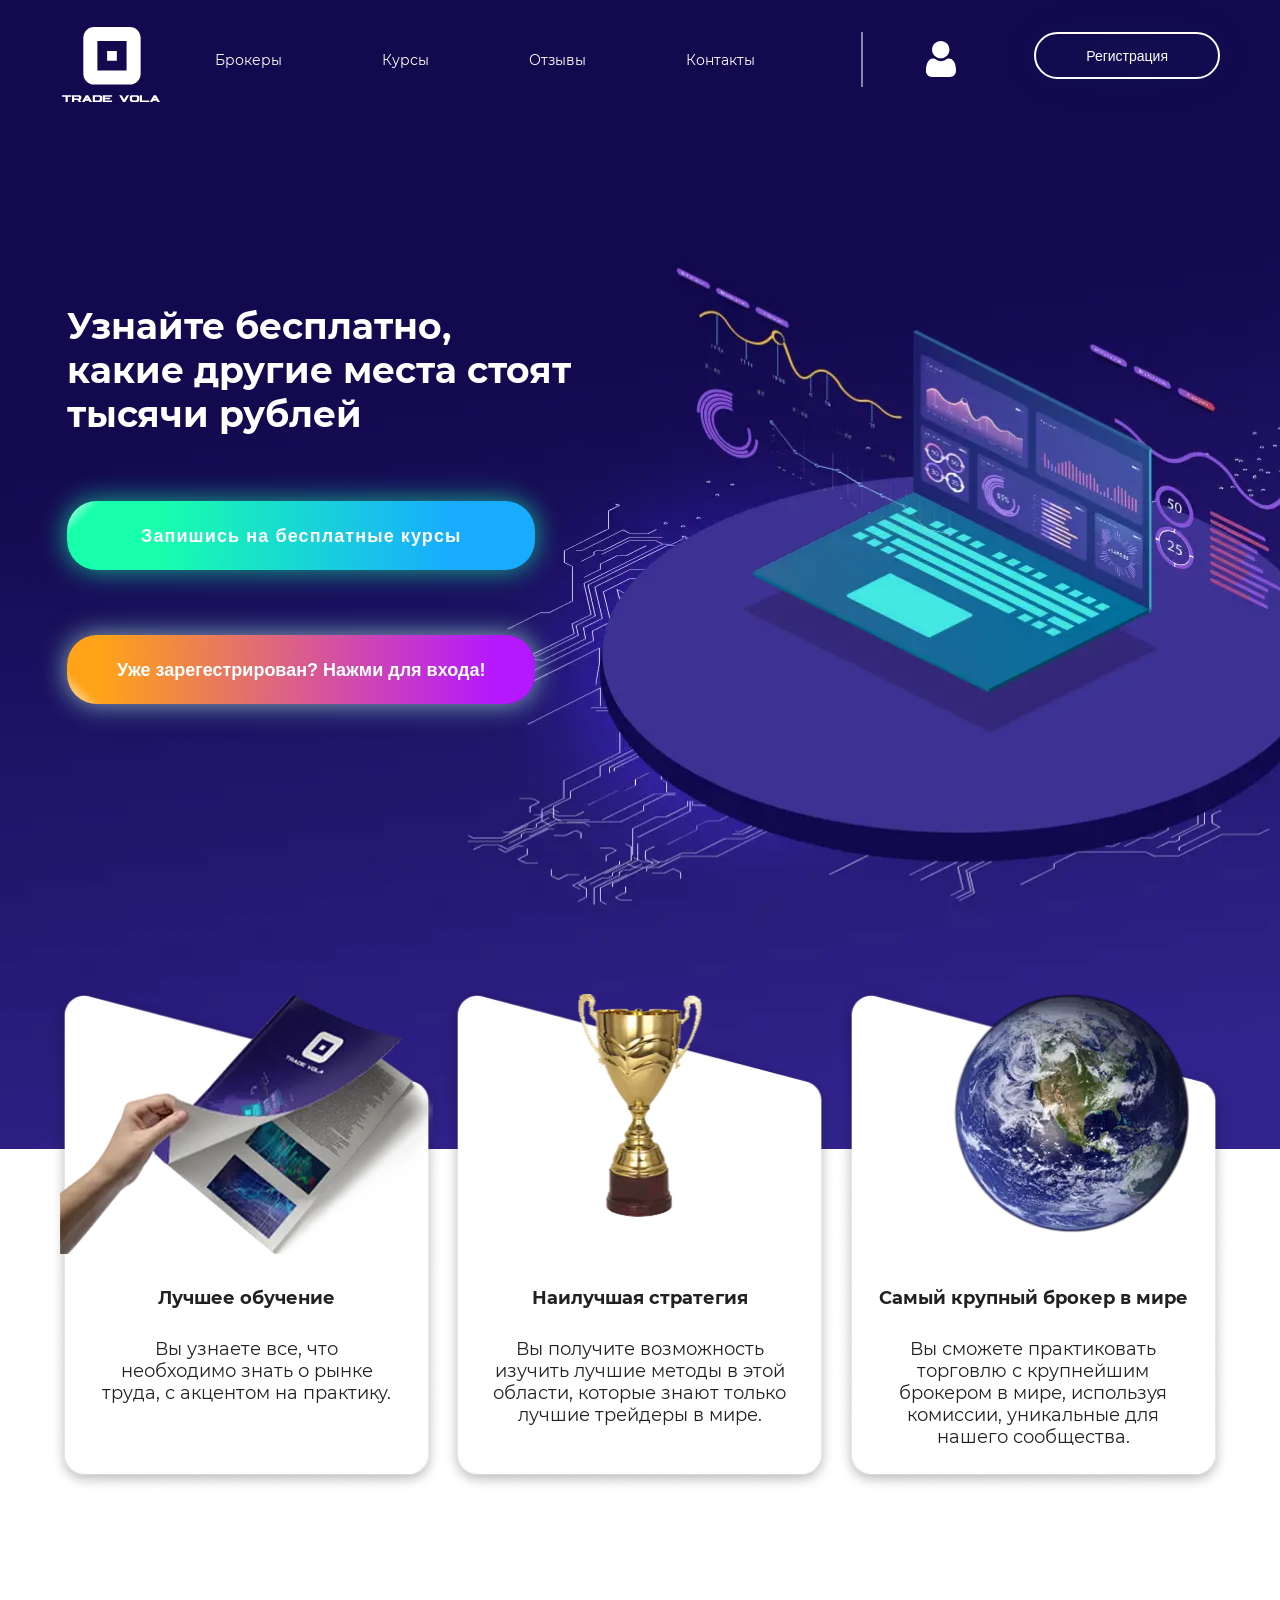
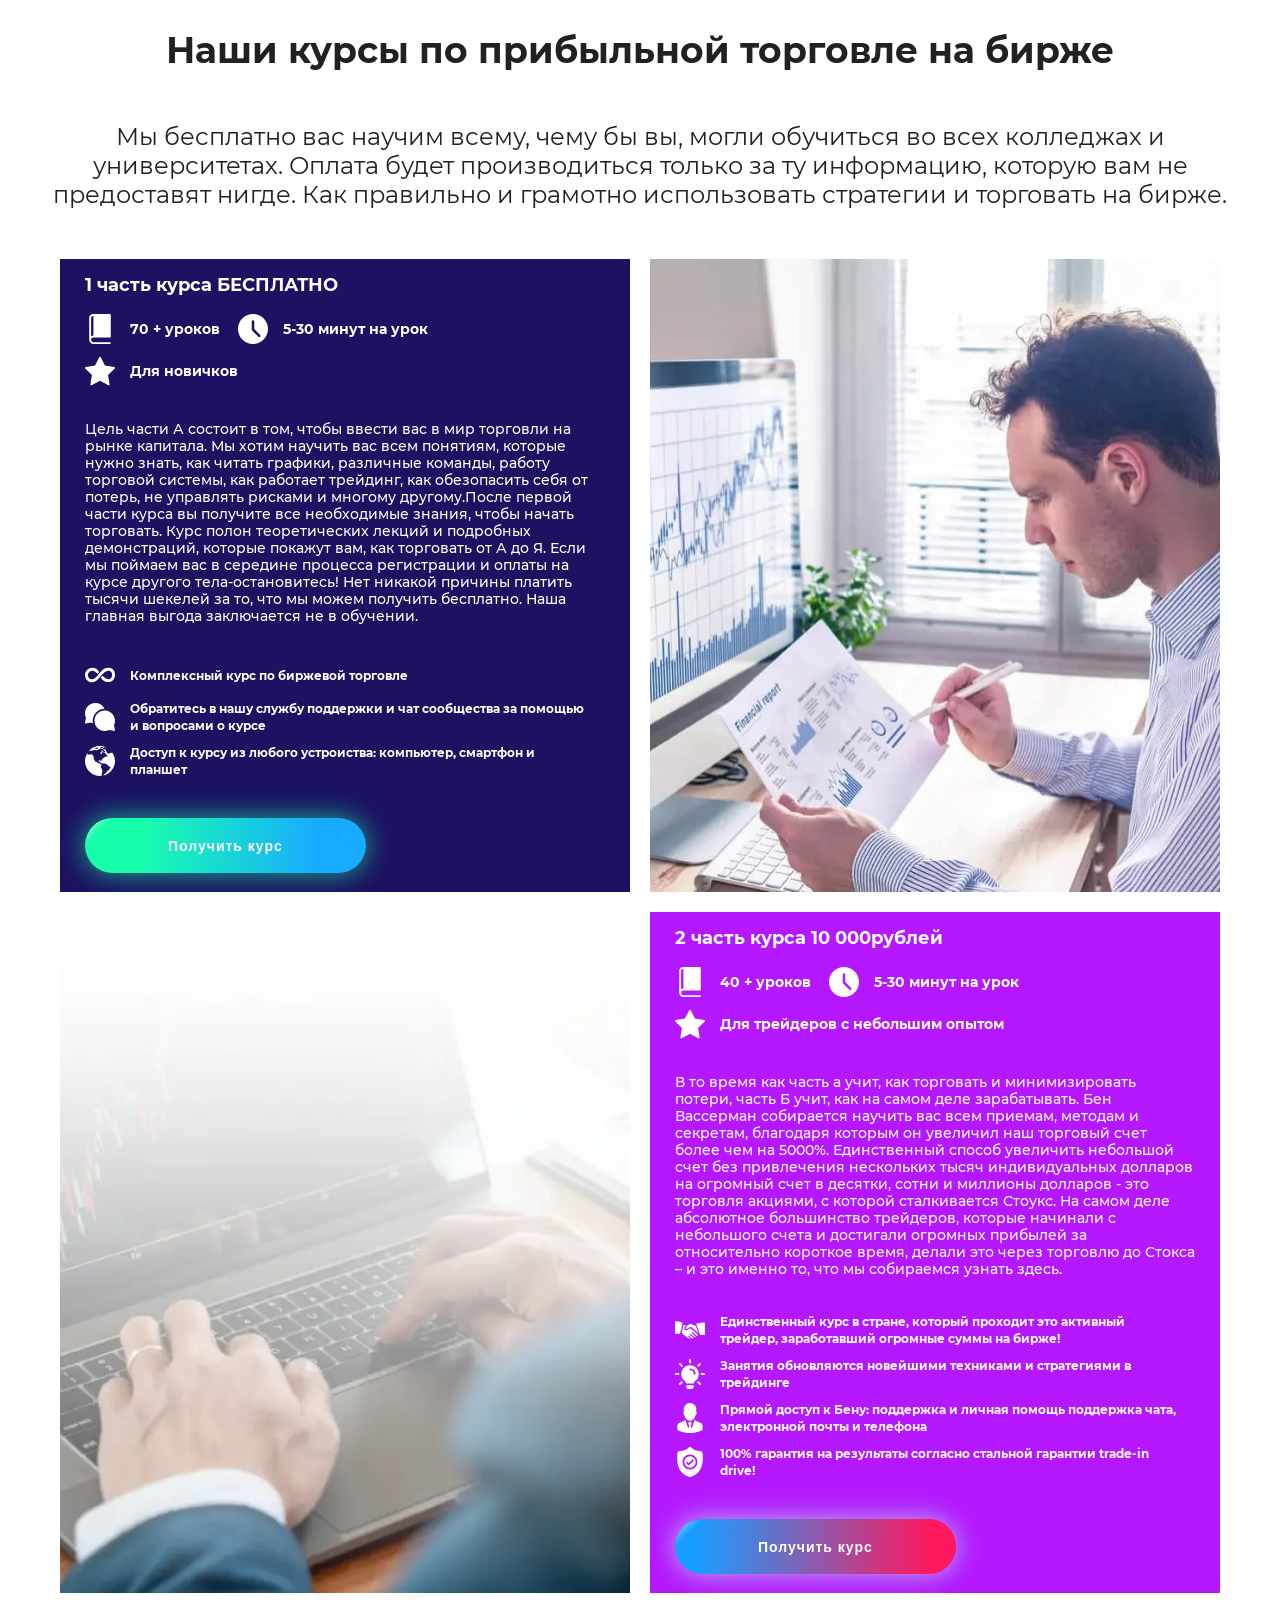
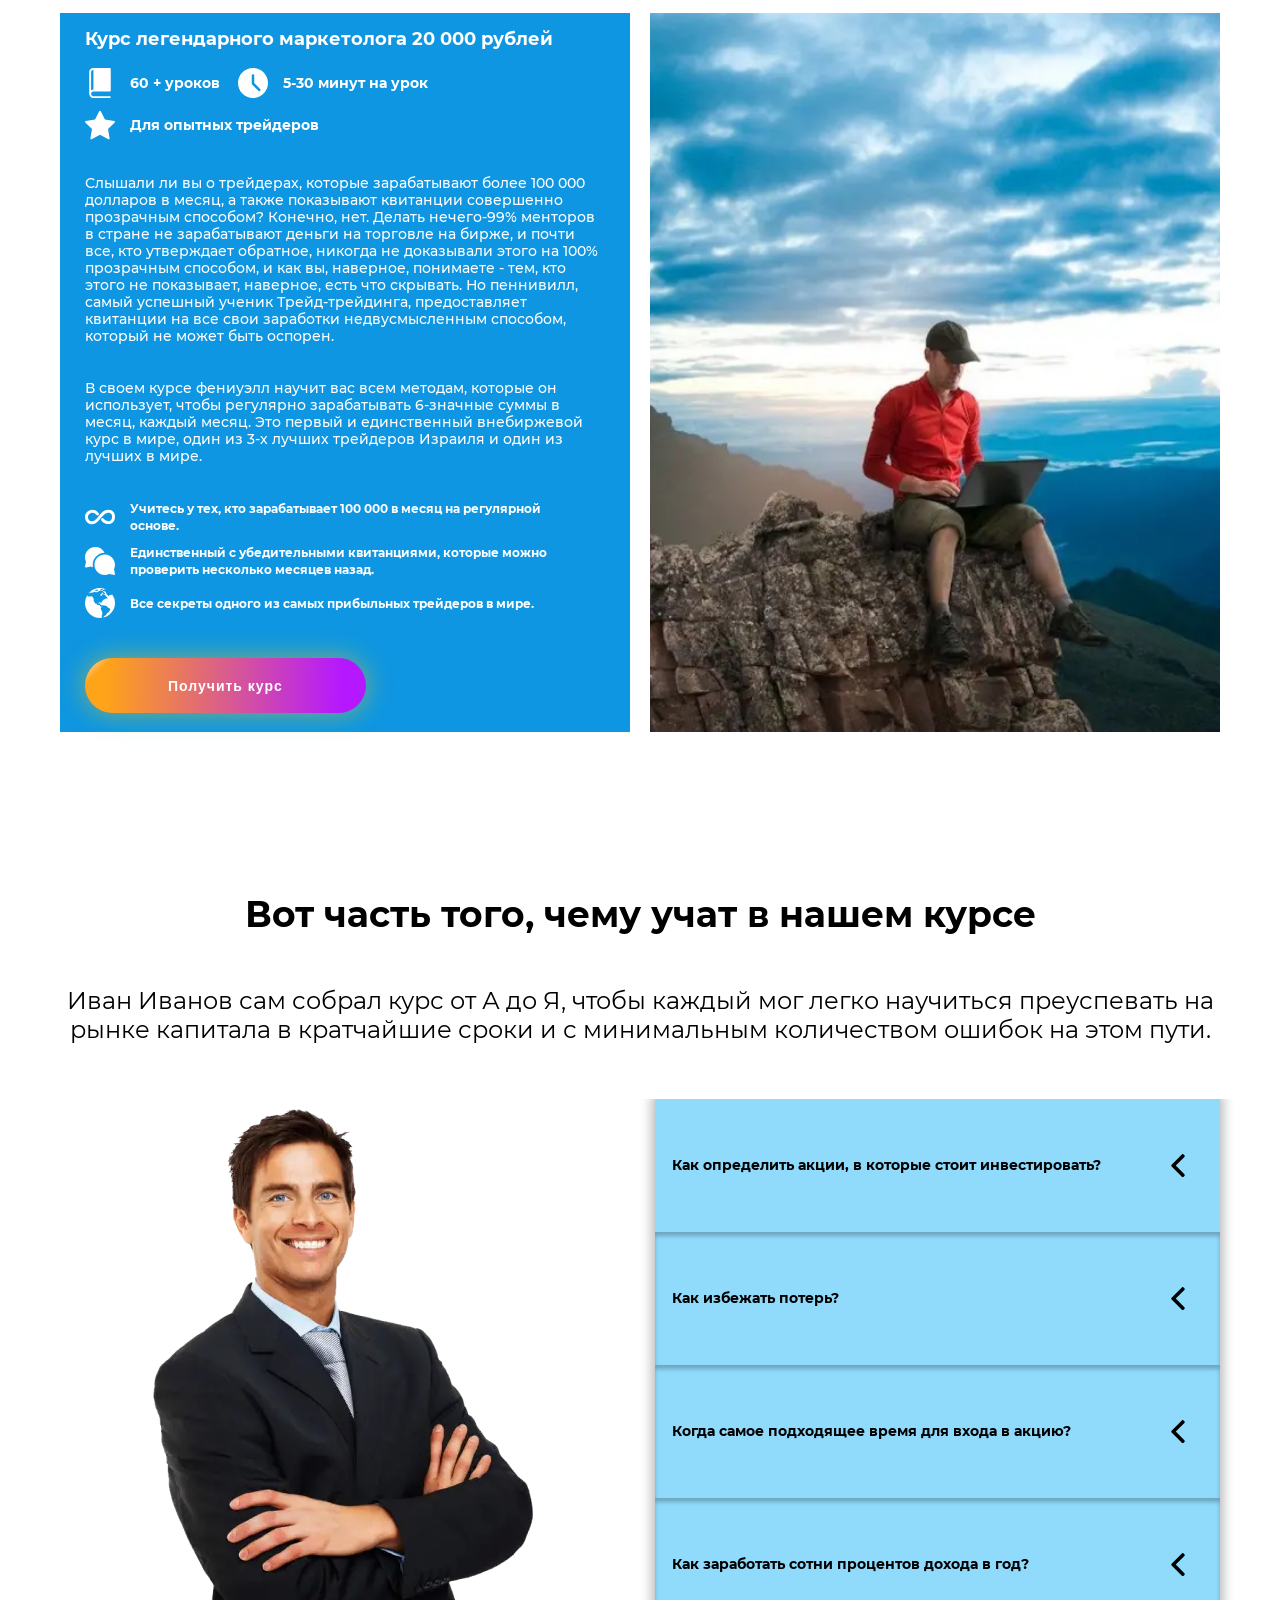
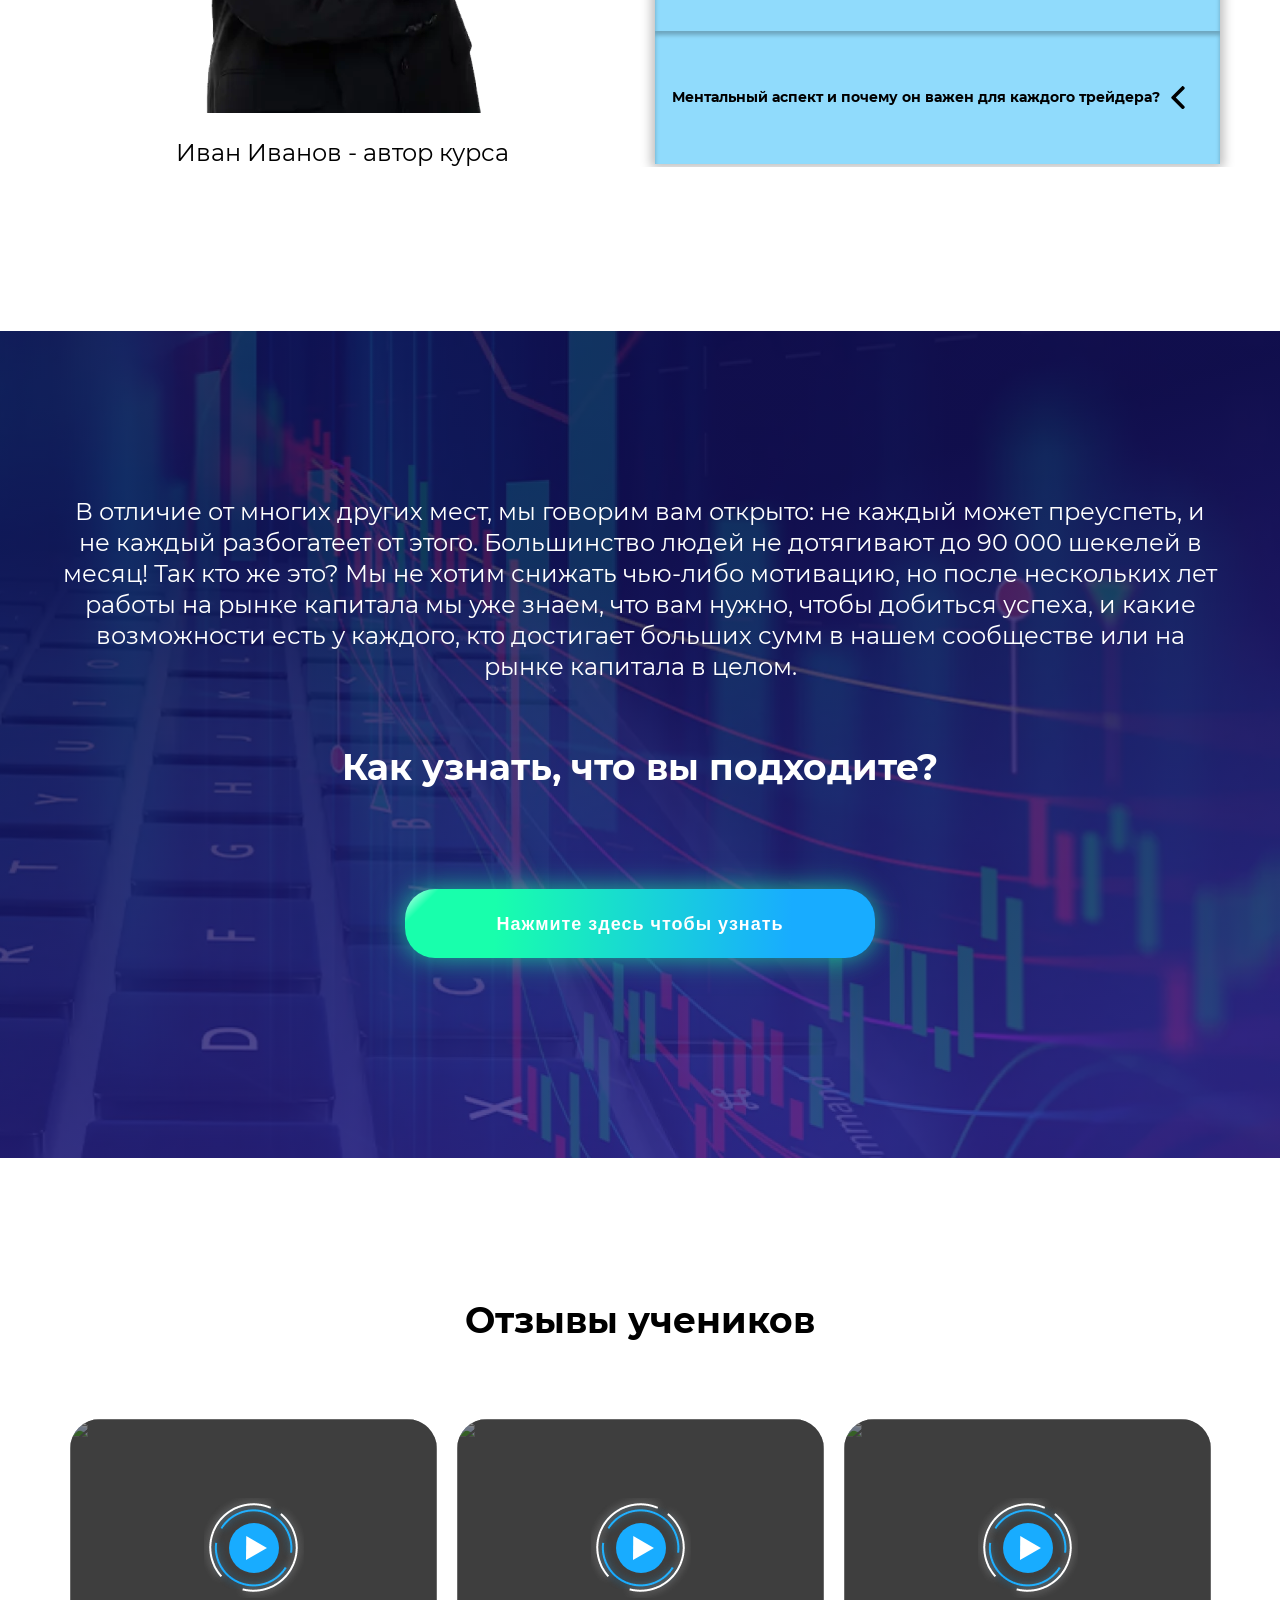
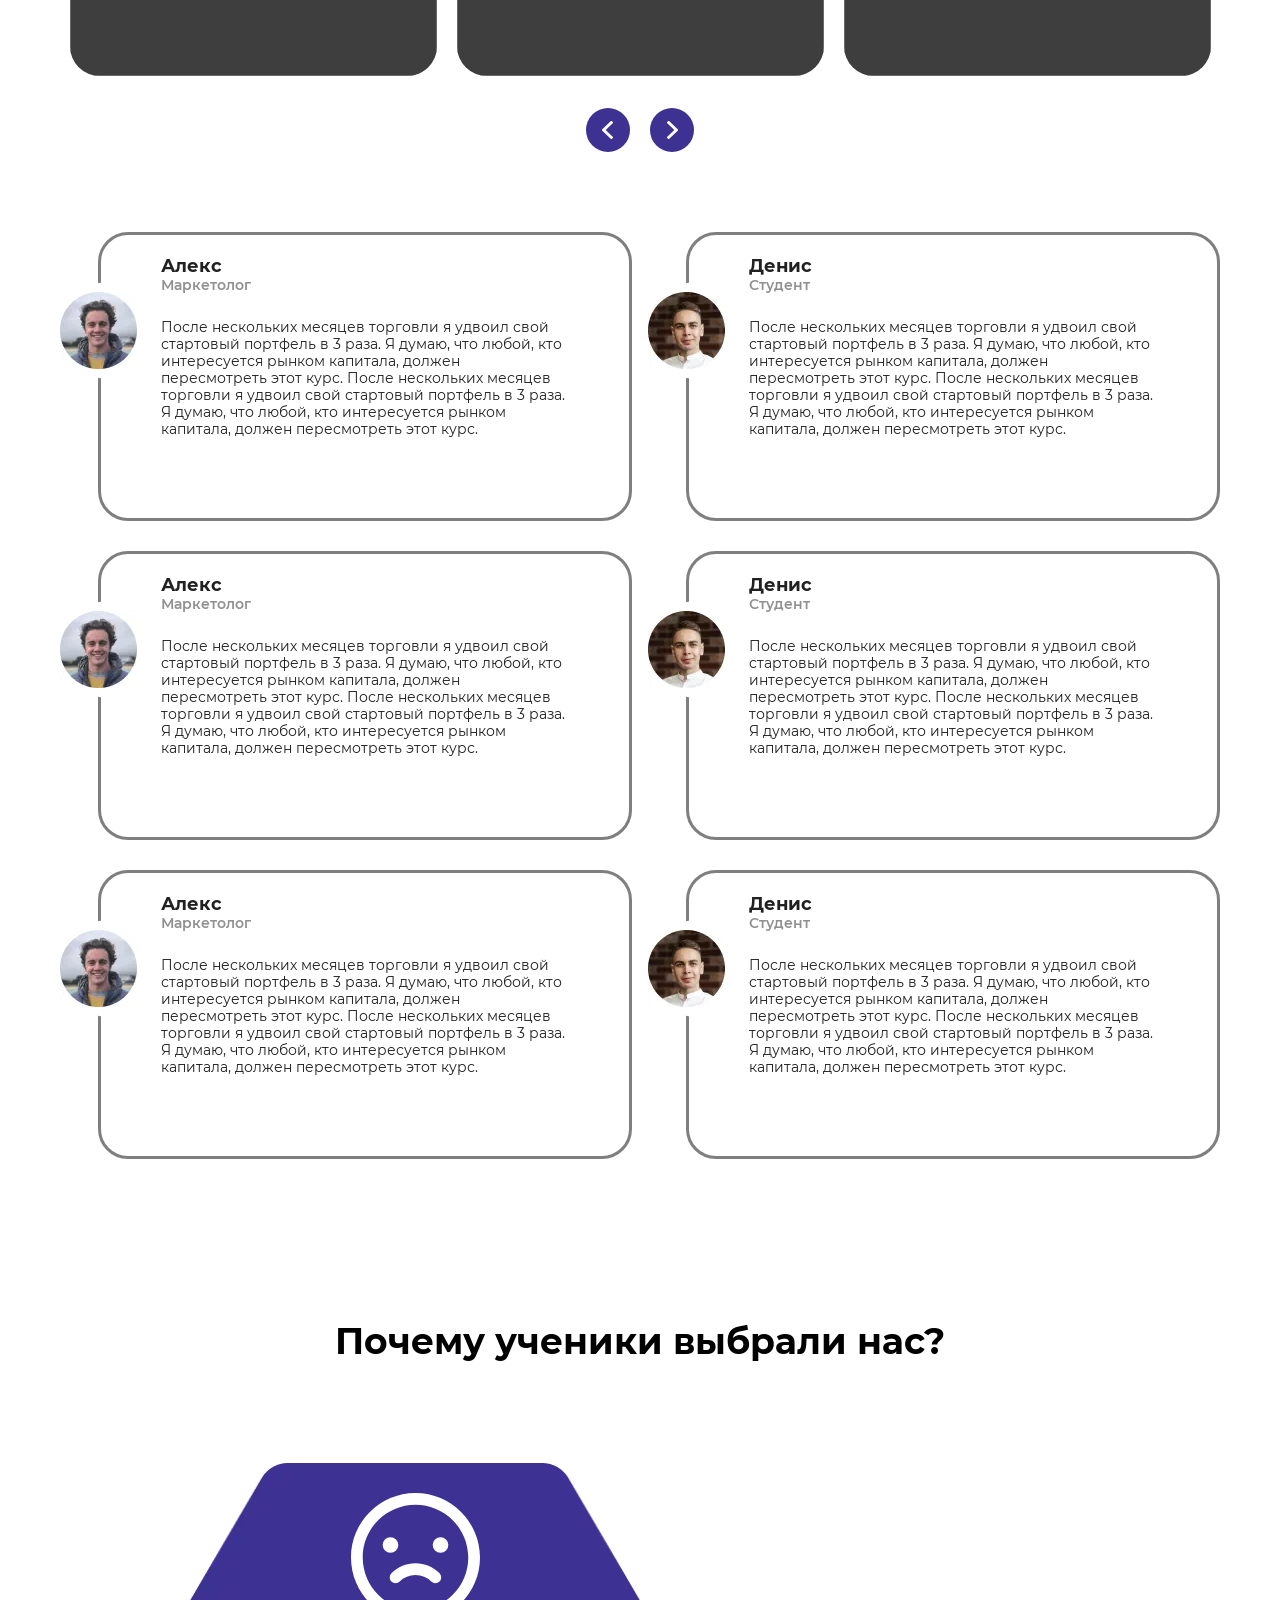
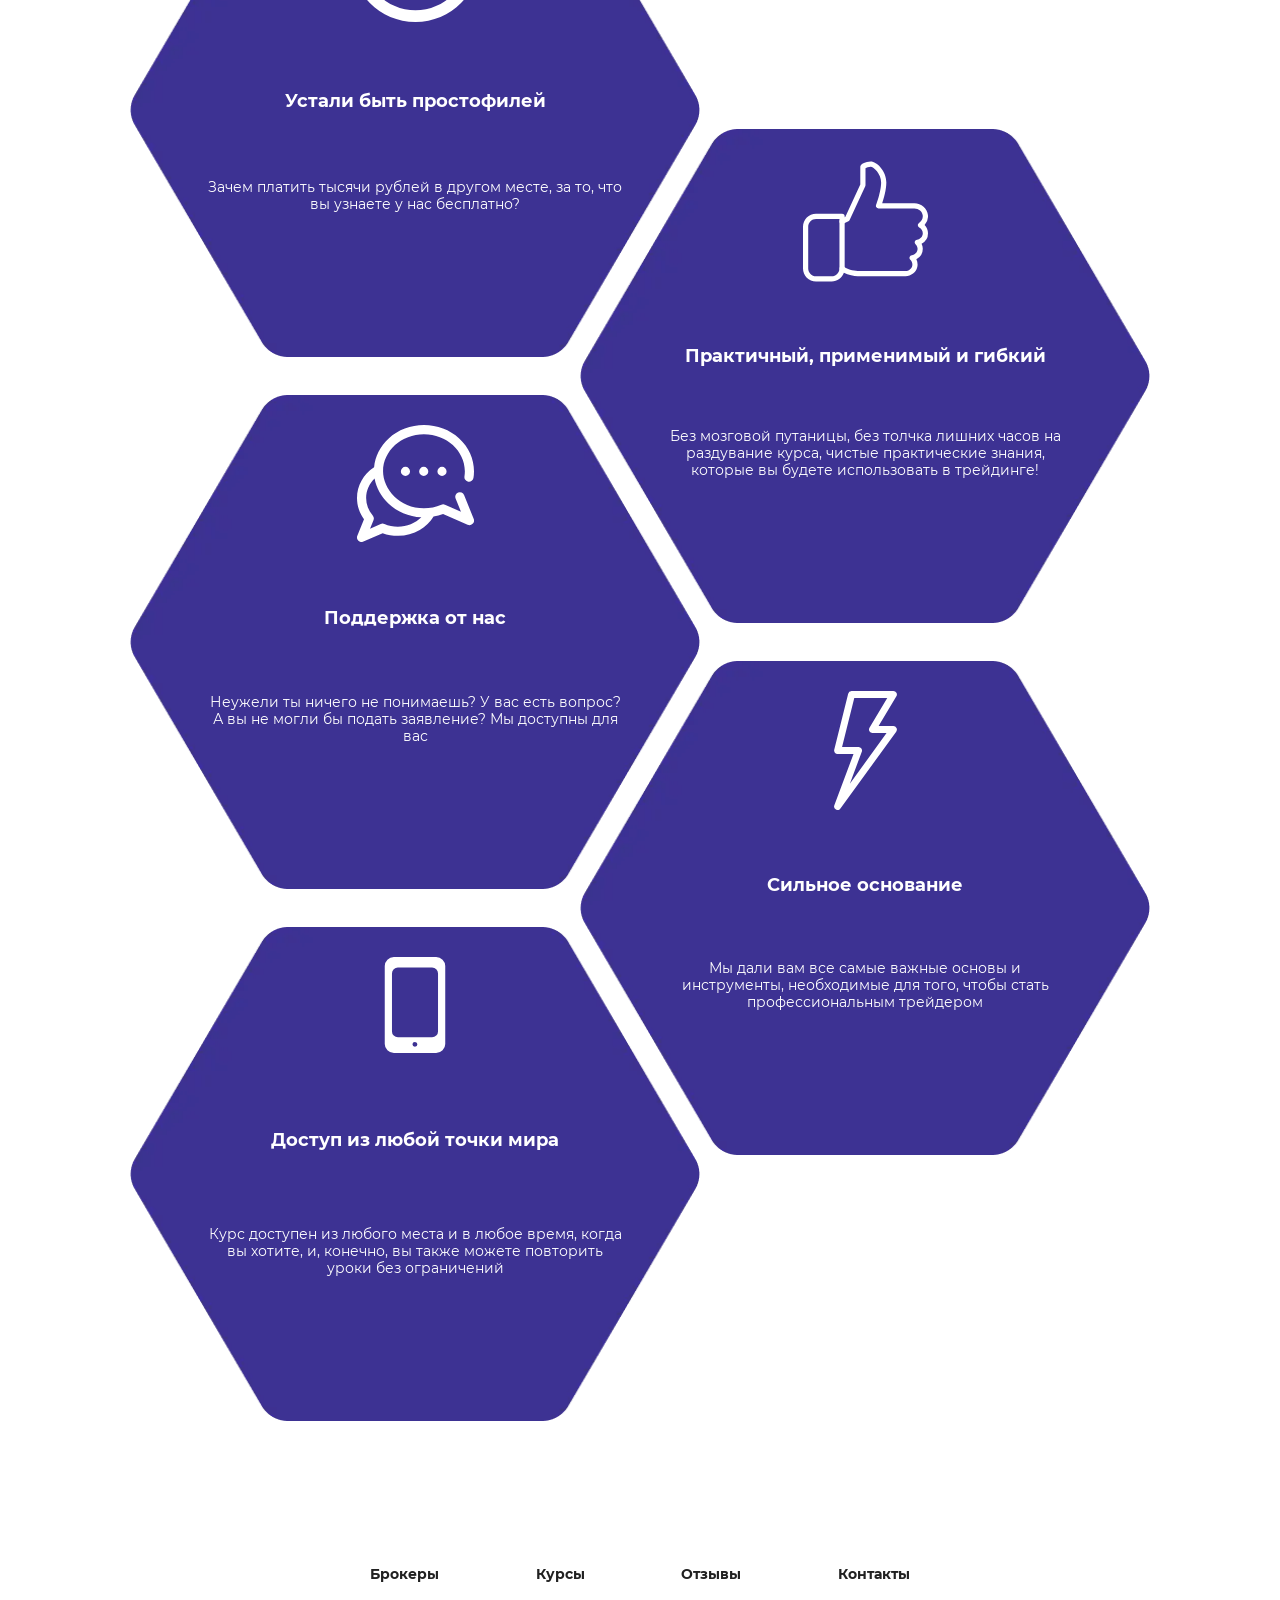
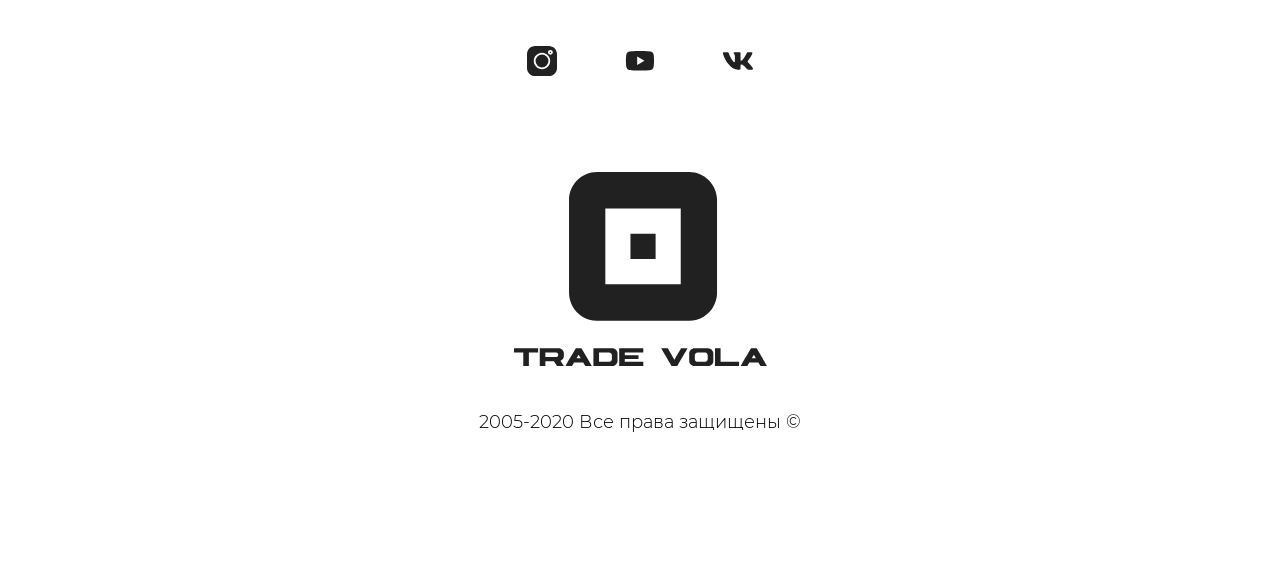
==== commit 7f87c67e: "правка слайдера" ====
--- a/trade/index.html
+++ b/trade/index.html
@@ -439,7 +439,7 @@
             </div>          </div>       </div>-      <div class="video-feedback video-feedback__arrows feedback-arrows">+      <div class="video-feedback__arrows feedback-arrows">          <div class="feedback-arrows__prev">             <svg>                <use xlink:href="images/sprite/sprite.svg#slider-arrow"></use>
